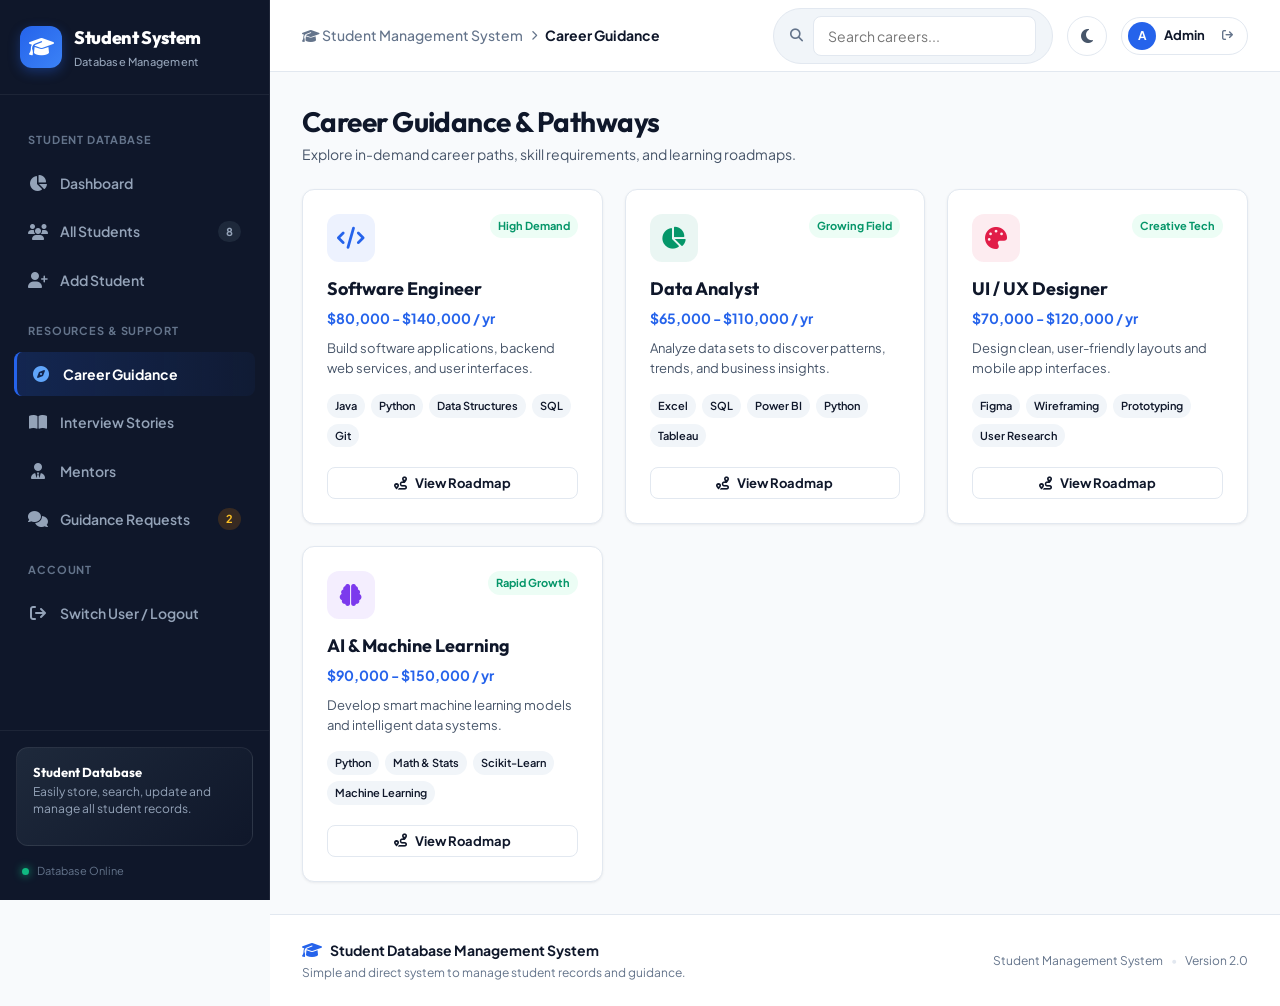
==== career-guidance.html @ b78d4e1a "first commit" ====
<!DOCTYPE html>
<html lang="en" data-theme="light">
<head>
  <meta charset="UTF-8">
  <meta name="viewport" content="width=device-width, initial-scale=1.0">
  <title>Career Guidance | Student Database Management System</title>
  
  <link rel="preconnect" href="https://fonts.googleapis.com">
  <link rel="preconnect" href="https://fonts.gstatic.com" crossorigin>
  <link href="https://fonts.googleapis.com/css2?family=Outfit:wght@500;600;700;800&family=Plus+Jakarta+Sans:ital,wght@0,400;0,500;0,600;0,700;0,800;1,400&display=swap" rel="stylesheet">
  <link rel="stylesheet" href="https://cdnjs.cloudflare.com/ajax/libs/font-awesome/6.5.1/css/all.min.css">
  <link rel="stylesheet" href="assets/css/style.css">
</head>
<body>

<div class="app-layout">
  
  <div class="sidebar-backdrop" id="sidebarBackdrop"></div>

  <!-- ===== SIDEBAR ===== -->
  <aside class="sidebar" id="sidebar">
    <div class="sidebar-header">
      <div class="logo">
        <div class="logo-icon">
          <i class="fa-solid fa-graduation-cap"></i>
        </div>
        <div class="logo-text">
          <span class="brand-title">Student System</span>
          <span class="brand-sub">Database Management</span>
        </div>
      </div>
      <button class="mobile-close-btn" id="closeSidebarBtn" aria-label="Close sidebar">
        <i class="fa-solid fa-xmark"></i>
      </button>
    </div>

    <nav class="sidebar-nav">
      <div class="nav-section-label">STUDENT DATABASE</div>
      <a class="nav-item" href="dashboard.html">
        <i class="fa-solid fa-chart-pie"></i>
        <span>Dashboard</span>
      </a>
      <a class="nav-item" href="students.html">
        <i class="fa-solid fa-users"></i>
        <span>All Students</span>
        <span class="nav-badge" id="navStudentBadge">0</span>
      </a>
      <a class="nav-item" href="add-student.html">
        <i class="fa-solid fa-user-plus"></i>
        <span>Add Student</span>
      </a>

      <div class="nav-section-label">RESOURCES &amp; SUPPORT</div>
      <a class="nav-item active" href="career-guidance.html">
        <i class="fa-solid fa-compass"></i>
        <span>Career Guidance</span>
      </a>
      <a class="nav-item" href="interview-experiences.html">
        <i class="fa-solid fa-book-open"></i>
        <span>Interview Stories</span>
      </a>
      <a class="nav-item" href="mentors.html">
        <i class="fa-solid fa-user-tie"></i>
        <span>Mentors</span>
      </a>
      <a class="nav-item" href="guidance-requests.html">
        <i class="fa-solid fa-comments"></i>
        <span>Guidance Requests</span>
        <span class="nav-badge badge-warning" id="navRequestBadge">0</span>
      </a>

      <div class="nav-section-label">ACCOUNT</div>
      <a class="nav-item" href="login.html" id="sidebarLogoutLink">
        <i class="fa-solid fa-arrow-right-from-bracket"></i>
        <span>Switch User / Logout</span>
      </a>
    </nav>

    <div class="sidebar-footer">
      <div class="help-box">
        <h4>Student Database</h4>
        <p>Easily store, search, update and manage all student records.</p>
      </div>
      <div class="system-status">
        <span class="status-dot"></span>
        <span>Database Online</span>
      </div>
    </div>
  </aside>

  <!-- ===== MAIN CONTENT ===== -->
  <main class="main-content">
    
    <header class="topbar">
      <div class="topbar-left">
        <button class="menu-toggle-btn" id="openSidebarBtn" aria-label="Open sidebar">
          <i class="fa-solid fa-bars"></i>
        </button>
        <div class="breadcrumbs">
          <span class="crumb-root"><i class="fa-solid fa-graduation-cap"></i> Student Management System</span>
          <span class="crumb-separator"><i class="fa-solid fa-chevron-right"></i></span>
          <span class="crumb-active">Career Guidance</span>
        </div>
      </div>

      <div class="topbar-right">
        <div class="search-bar">
          <i class="fa-solid fa-magnifying-glass"></i>
          <input type="text" id="globalSearchInput" placeholder="Search careers...">
        </div>

        <button class="icon-button" id="themeToggleBtn" title="Toggle Theme" aria-label="Toggle dark/light theme">
          <i class="fa-solid fa-moon" id="themeIcon"></i>
        </button>

        <div class="profile-pill" title="Signed in as current user">
          <div class="avatar-badge">A</div>
          <span class="user-name">Admin</span>
          <a href="login.html" class="profile-logout-btn" id="headerLogoutBtn" title="Switch User / Logout">
            <i class="fa-solid fa-arrow-right-from-bracket"></i>
          </a>
        </div>
      </div>
    </header>

    <div class="page-content-padding">
      
      <div class="page-header-flex">
        <div>
          <h1 class="page-title">Career Guidance &amp; Pathways</h1>
          <p class="page-subtitle">Explore in-demand career paths, skill requirements, and learning roadmaps.</p>
        </div>
      </div>

      <div class="career-cards-grid" id="careerCardsGrid"></div>

    </div>

    <!-- Footer -->
    <footer class="app-footer">
      <div class="footer-content">
        <div class="footer-left">
          <div class="footer-logo">
            <i class="fa-solid fa-graduation-cap"></i>
            <b>Student Database Management System</b>
          </div>
          <p>Simple and direct system to manage student records and guidance.</p>
        </div>
        <div class="footer-links">
          <span>Student Management System</span>
          <span class="footer-sep">•</span>
          <span>Version 2.0</span>
        </div>
      </div>
    </footer>

  </main>
</div>

<!-- ==================== MODAL: ROADMAP ==================== -->
<div class="modal-overlay" id="roadmapModal">
  <div class="modal-dialog modal-dialog-lg">
    <div class="modal-header">
      <div class="modal-title-wrap">
        <div class="modal-icon-badge bg-emerald-soft">
          <i class="fa-solid fa-route text-emerald"></i>
        </div>
        <div>
          <h3 id="roadmapModalTitle">Career Roadmap</h3>
          <p id="roadmapModalSalary">Average Package &amp; Outlook</p>
        </div>
      </div>
      <button class="modal-close-btn" id="closeRoadmapModalBtn" aria-label="Close roadmap modal">
        <i class="fa-solid fa-xmark"></i>
      </button>
    </div>

    <div class="modal-body">
      <div class="roadmap-overview-box">
        <p id="roadmapModalOverview">Detailed overview of the professional trajectory.</p>
      </div>

      <h4 class="roadmap-section-title">Step-by-Step Learning Progression</h4>
      <div class="roadmap-phases" id="roadmapPhasesContainer"></div>
    </div>

    <div class="modal-footer">
      <button class="btn btn-secondary" id="closeRoadmapBottomBtn">Close</button>
    </div>
  </div>
</div>

<div class="toast-container" id="toastContainer"></div>
<script src="assets/js/script.js"></script>
</body>
</html>
---- assets/css/style.css ----
/* ==========================================================================
   Student Database Management System (SMS)
   Clean, Direct & Modern UI Stylesheet
   ========================================================================== */

/* --------------------------------------------------------------------------
   1. DESIGN TOKENS (LIGHT & DARK THEMES)
   -------------------------------------------------------------------------- */
:root {
  /* Brand Palette (Royal Blue & Modern Slate) */
  --primary: #2563eb;
  --primary-hover: #1d4ed8;
  --primary-light: #eff6ff;
  --primary-glow: rgba(37, 99, 235, 0.2);

  --accent-amber: #d97706;
  --accent-amber-light: #fef3c7;
  --accent-emerald: #059669;
  --accent-emerald-light: #ecfdf5;
  --accent-purple: #7c3aed;
  --accent-purple-light: #f3e8ff;
  --accent-rose: #e11d48;
  --accent-rose-light: #ffe4e6;

  /* Surfaces & Backgrounds (Light Mode) */
  --bg-app: #f8fafc;
  --bg-sidebar: #0f172a;
  --bg-sidebar-hover: #1e293b;
  --bg-sidebar-active: #334155;
  --bg-card: #ffffff;
  --bg-card-subtle: #f1f5f9;
  --bg-input: #ffffff;
  --bg-hover: #f8fafc;
  --bg-overlay: rgba(15, 23, 42, 0.65);

  /* Typography Colors */
  --text-main: #0f172a;
  --text-secondary: #475569;
  --text-muted: #64748b;
  --text-white: #ffffff;
  --text-on-dark: #f1f5f9;

  /* Borders & Dividers */
  --border-light: #e2e8f0;
  --border-card: #e2e8f0;
  --border-focus: #2563eb;

  /* Shadows */
  --shadow-xs: 0 1px 2px 0 rgba(0, 0, 0, 0.04);
  --shadow-sm: 0 1px 3px 0 rgba(15, 23, 42, 0.06), 0 1px 2px -1px rgba(15, 23, 42, 0.04);
  --shadow-md: 0 4px 6px -1px rgba(15, 23, 42, 0.07), 0 2px 4px -2px rgba(15, 23, 42, 0.05);
  --shadow-lg: 0 10px 15px -3px rgba(15, 23, 42, 0.08), 0 4px 6px -4px rgba(15, 23, 42, 0.03);
  --shadow-xl: 0 20px 25px -5px rgba(15, 23, 42, 0.1), 0 8px 10px -6px rgba(15, 23, 42, 0.04);

  /* Fonts */
  --font-heading: 'Outfit', -apple-system, BlinkMacSystemFont, 'Segoe UI', Roboto, sans-serif;
  --font-body: 'Plus Jakarta Sans', -apple-system, BlinkMacSystemFont, 'Segoe UI', Roboto, sans-serif;

  /* Sizing & Transitions */
  --sidebar-width: 270px;
  --topbar-height: 72px;
  --radius-sm: 8px;
  --radius-md: 12px;
  --radius-lg: 16px;
  --radius-full: 9999px;
  --transition: all 0.25s cubic-bezier(0.16, 1, 0.3, 1);
}

/* Dark Mode Tokens */
[data-theme="dark"] {
  --bg-app: #090d16;
  --bg-sidebar: #060910;
  --bg-sidebar-hover: #111827;
  --bg-sidebar-active: #1f2937;
  --bg-card: #111827;
  --bg-card-subtle: #1e293b;
  --bg-input: #172033;
  --bg-hover: #1b263b;
  --bg-overlay: rgba(0, 0, 0, 0.82);

  --text-main: #f8fafc;
  --text-secondary: #94a3b8;
  --text-muted: #64748b;
  --text-white: #ffffff;

  --border-light: #1e293b;
  --border-card: #1e293b;

  --primary-light: rgba(37, 99, 235, 0.15);
  --accent-amber-light: rgba(217, 119, 6, 0.15);
  --accent-emerald-light: rgba(5, 150, 105, 0.15);
  --accent-purple-light: rgba(124, 58, 237, 0.15);
  --accent-rose-light: rgba(225, 29, 72, 0.15);

  --shadow-sm: 0 1px 3px 0 rgba(0, 0, 0, 0.3);
  --shadow-md: 0 4px 12px 0 rgba(0, 0, 0, 0.4);
  --shadow-lg: 0 12px 24px -4px rgba(0, 0, 0, 0.5);
  --shadow-xl: 0 24px 38px -6px rgba(0, 0, 0, 0.6);
}

/* --------------------------------------------------------------------------
   2. GLOBAL RESET & BASE STYLES
   -------------------------------------------------------------------------- */
*, *::before, *::after {
  box-sizing: border-box;
  margin: 0;
  padding: 0;
}

html {
  font-size: 16px;
  scroll-behavior: smooth;
}

body {
  font-family: var(--font-body);
  background-color: var(--bg-app);
  color: var(--text-main);
  line-height: 1.6;
  -webkit-font-smoothing: antialiased;
  -moz-osx-font-smoothing: grayscale;
  transition: background-color 0.3s ease, color 0.3s ease;
  overflow-x: hidden;
}

h1, h2, h3, h4, h5, h6 {
  font-family: var(--font-heading);
  color: var(--text-main);
  font-weight: 700;
  line-height: 1.25;
}

p {
  color: var(--text-secondary);
}

a {
  color: inherit;
  text-decoration: none;
}

img {
  max-width: 100%;
  display: block;
}

button, input, select, textarea {
  font-family: inherit;
  font-size: inherit;
}

/* --------------------------------------------------------------------------
   3. APP LAYOUT & SIDEBAR
   -------------------------------------------------------------------------- */
.app-layout {
  display: flex;
  min-height: 100vh;
  position: relative;
}

.sidebar-backdrop {
  display: none;
  position: fixed;
  inset: 0;
  background: var(--bg-overlay);
  backdrop-filter: blur(4px);
  z-index: 99;
}

.sidebar {
  width: var(--sidebar-width);
  height: 100vh;
  position: fixed;
  left: 0;
  top: 0;
  background-color: var(--bg-sidebar);
  color: var(--text-on-dark);
  display: flex;
  flex-direction: column;
  z-index: 100;
  border-right: 1px solid rgba(255, 255, 255, 0.07);
  transition: transform var(--transition);
  overflow-y: auto;
}

/* Sidebar Header & Brand */
.sidebar-header {
  padding: 24px 20px;
  display: flex;
  align-items: center;
  justify-content: space-between;
  border-bottom: 1px solid rgba(255, 255, 255, 0.06);
}

.logo {
  display: flex;
  align-items: center;
  gap: 12px;
}

.logo-icon {
  width: 42px;
  height: 42px;
  background: linear-gradient(135deg, #2563eb, #3b82f6);
  border-radius: var(--radius-md);
  display: flex;
  align-items: center;
  justify-content: center;
  color: #ffffff;
  font-size: 20px;
  box-shadow: 0 4px 12px rgba(37, 99, 235, 0.35);
}

.logo-text {
  display: flex;
  flex-direction: column;
}

.brand-title {
  font-family: var(--font-heading);
  font-weight: 800;
  font-size: 18px;
  letter-spacing: -0.02em;
  color: #ffffff;
}

.brand-sub {
  font-size: 11px;
  color: #94a3b8;
  font-weight: 500;
  letter-spacing: 0.02em;
}

.mobile-close-btn {
  display: none;
  background: transparent;
  border: none;
  color: #94a3b8;
  font-size: 20px;
  cursor: pointer;
}

/* Sidebar Nav */
.sidebar-nav {
  padding: 20px 14px;
  flex: 1;
  display: flex;
  flex-direction: column;
  gap: 4px;
}

.nav-section-label {
  font-size: 11px;
  text-transform: uppercase;
  letter-spacing: 0.08em;
  color: #64748b;
  font-weight: 700;
  padding: 16px 14px 8px;
}

.nav-item {
  display: flex;
  align-items: center;
  gap: 12px;
  padding: 11px 14px;
  border-radius: var(--radius-sm);
  color: #94a3b8;
  font-size: 14px;
  font-weight: 600;
  cursor: pointer;
  transition: var(--transition);
  position: relative;
}

.nav-item i {
  font-size: 16px;
  width: 20px;
  text-align: center;
  transition: color var(--transition);
}

.nav-item:hover {
  background-color: var(--bg-sidebar-hover);
  color: #ffffff;
}

.nav-item.active {
  background: linear-gradient(90deg, rgba(37, 99, 235, 0.2), rgba(37, 99, 235, 0.05));
  color: #ffffff;
  border-left: 3px solid var(--primary);
  font-weight: 700;
}

.nav-item.active i {
  color: #60a5fa;
}

.nav-badge {
  margin-left: auto;
  font-size: 11px;
  padding: 2px 8px;
  border-radius: var(--radius-full);
  background: var(--bg-sidebar-hover);
  color: #94a3b8;
  font-weight: 700;
}

.nav-badge.badge-warning {
  background: rgba(217, 119, 6, 0.2);
  color: #fbbf24;
}

.nav-pill-tag {
  margin-left: auto;
  font-size: 10px;
  text-transform: uppercase;
  font-weight: 800;
  letter-spacing: 0.05em;
  background: rgba(225, 29, 72, 0.2);
  color: #fda4af;
  padding: 2px 7px;
  border-radius: var(--radius-full);
}

/* Sidebar Footer & Help Box */
.sidebar-footer {
  padding: 16px;
  border-top: 1px solid rgba(255, 255, 255, 0.06);
}

.help-box {
  background: linear-gradient(135deg, #1e293b, #0f172a);
  border: 1px solid rgba(255, 255, 255, 0.08);
  border-radius: var(--radius-md);
  padding: 16px;
  margin-bottom: 12px;
}

.help-box-icon {
  width: 32px;
  height: 32px;
  border-radius: 8px;
  background: rgba(245, 158, 11, 0.15);
  color: #f59e0b;
  display: flex;
  align-items: center;
  justify-content: center;
  font-size: 15px;
  margin-bottom: 10px;
}

.help-box h4 {
  font-size: 13px;
  color: #ffffff;
  margin-bottom: 4px;
}

.help-box p {
  font-size: 12px;
  color: #94a3b8;
  line-height: 1.4;
  margin-bottom: 12px;
}

.btn-chalk {
  background-color: #f59e0b;
  color: #0f172a;
  border: none;
  font-weight: 700;
  width: 100%;
}

.btn-chalk:hover {
  background-color: #d97706;
  color: #ffffff;
}

.system-status {
  display: flex;
  align-items: center;
  gap: 8px;
  font-size: 11px;
  color: #64748b;
  padding: 4px 6px;
}

.status-dot {
  width: 7px;
  height: 7px;
  background-color: #10b981;
  border-radius: 50%;
  box-shadow: 0 0 8px #10b981;
}

/* --------------------------------------------------------------------------
   4. TOPBAR & HEADER
   -------------------------------------------------------------------------- */
.main-content {
  margin-left: var(--sidebar-width);
  width: calc(100% - var(--sidebar-width));
  min-height: 100vh;
  display: flex;
  flex-direction: column;
  transition: margin-left var(--transition), width var(--transition);
}

.topbar {
  height: var(--topbar-height);
  background-color: var(--bg-card);
  border-bottom: 1px solid var(--border-light);
  display: flex;
  align-items: center;
  justify-content: space-between;
  padding: 0 32px;
  position: sticky;
  top: 0;
  z-index: 50;
  backdrop-filter: blur(8px);
}

.topbar-left {
  display: flex;
  align-items: center;
  gap: 16px;
}

.menu-toggle-btn {
  display: none;
  background: transparent;
  border: 1px solid var(--border-light);
  width: 38px;
  height: 38px;
  border-radius: var(--radius-sm);
  color: var(--text-main);
  cursor: pointer;
  align-items: center;
  justify-content: center;
  font-size: 16px;
}

.breadcrumbs {
  display: flex;
  align-items: center;
  gap: 8px;
  font-size: 14px;
}

.crumb-root {
  color: var(--text-muted);
  font-weight: 500;
}

.crumb-separator {
  color: var(--text-muted);
  font-size: 10px;
}

.crumb-active {
  color: var(--text-main);
  font-weight: 700;
}

.topbar-right {
  display: flex;
  align-items: center;
  gap: 14px;
}

.search-bar {
  display: flex;
  align-items: center;
  gap: 10px;
  background-color: var(--bg-card-subtle);
  border: 1px solid var(--border-light);
  border-radius: var(--radius-full);
  padding: 7px 16px;
  width: 280px;
  transition: var(--transition);
}

.search-bar i {
  color: var(--text-muted);
  font-size: 13px;
}

.search-bar input {
  background: transparent;
  border: none;
  outline: none;
  font-size: 13px;
  color: var(--text-main);
  width: 100%;
}

.search-bar kbd {
  font-size: 10px;
  background: var(--bg-card);
  border: 1px solid var(--border-light);
  border-radius: 4px;
  padding: 2px 5px;
  color: var(--text-muted);
  font-family: inherit;
  font-weight: 600;
}

.search-bar:focus-within {
  border-color: var(--primary);
  box-shadow: 0 0 0 3px var(--primary-glow);
  width: 320px;
}

.icon-button {
  width: 40px;
  height: 40px;
  border-radius: var(--radius-full);
  border: 1px solid var(--border-light);
  background-color: var(--bg-card);
  color: var(--text-secondary);
  display: flex;
  align-items: center;
  justify-content: center;
  cursor: pointer;
  transition: var(--transition);
  position: relative;
}

.icon-button:hover {
  background-color: var(--bg-hover);
  color: var(--primary);
  border-color: var(--border-card);
}

.notification-indicator {
  position: absolute;
  top: 9px;
  right: 10px;
  width: 8px;
  height: 8px;
  background-color: var(--accent-rose);
  border-radius: 50%;
  border: 2px solid var(--bg-card);
}

/* Notification Dropdown */
.dropdown-wrapper {
  position: relative;
}

.notification-dropdown {
  display: none;
  position: absolute;
  top: calc(100% + 10px);
  right: 0;
  width: 320px;
  background-color: var(--bg-card);
  border: 1px solid var(--border-light);
  border-radius: var(--radius-md);
  box-shadow: var(--shadow-xl);
  z-index: 100;
  overflow: hidden;
  animation: slideDown 0.2s ease;
}

.notification-dropdown.show {
  display: block;
}

.dropdown-header {
  padding: 14px 16px;
  display: flex;
  align-items: center;
  justify-content: space-between;
  border-bottom: 1px solid var(--border-light);
  font-size: 14px;
}

.badge-mini {
  background-color: var(--primary-light);
  color: var(--primary);
  font-size: 11px;
  font-weight: 700;
  padding: 2px 8px;
  border-radius: var(--radius-full);
}

.dropdown-body {
  max-height: 280px;
  overflow-y: auto;
}

.notif-item {
  display: flex;
  align-items: flex-start;
  gap: 12px;
  padding: 12px 16px;
  border-bottom: 1px solid var(--border-light);
  transition: background-color 0.2s ease;
}

.notif-item:hover {
  background-color: var(--bg-hover);
}

.notif-item.unread {
  background-color: rgba(37, 99, 235, 0.04);
}

.notif-icon {
  font-size: 16px;
  margin-top: 2px;
}

.notif-info p {
  font-size: 13px;
  color: var(--text-main);
  line-height: 1.35;
}

.notif-info small {
  font-size: 11px;
  color: var(--text-muted);
}

/* Profile Pill */
.profile-pill {
  display: flex;
  align-items: center;
  gap: 8px;
  padding: 4px 8px 4px 6px;
  border-radius: var(--radius-full);
  border: 1px solid var(--border-light);
  background-color: var(--bg-card);
  transition: var(--transition);
}

.profile-logout-btn {
  display: inline-flex;
  align-items: center;
  justify-content: center;
  width: 24px;
  height: 24px;
  border-radius: 50%;
  color: var(--text-muted);
  text-decoration: none;
  background: transparent;
  border: none;
  cursor: pointer;
  margin-left: 2px;
  font-size: 11px;
  transition: var(--transition);
}

.profile-logout-btn:hover {
  background: var(--bg-hover);
  color: var(--accent-rose, #e11d48);
}

.avatar-badge {
  width: 28px;
  height: 28px;
  border-radius: 50%;
  background: var(--primary);
  color: #ffffff;
  display: flex;
  align-items: center;
  justify-content: center;
  font-weight: 700;
  font-size: 12px;
}

.action-strip {
  display: flex;
  flex-wrap: wrap;
  gap: 12px;
  margin-bottom: 24px;
}

.profile-pill:hover {
  border-color: var(--primary);
}

.user-avatar {
  position: relative;
  width: 34px;
  height: 34px;
}

.user-avatar img {
  width: 100%;
  height: 100%;
  border-radius: 50%;
  object-fit: cover;
}

.online-indicator {
  position: absolute;
  bottom: 0;
  right: 0;
  width: 9px;
  height: 9px;
  background-color: #10b981;
  border-radius: 50%;
  border: 2px solid var(--bg-card);
}

.user-meta {
  display: flex;
  flex-direction: column;
}

.user-name {
  font-size: 13px;
  font-weight: 700;
  color: var(--text-main);
  line-height: 1.2;
}

.user-role {
  font-size: 11px;
  color: var(--text-muted);
}

/* --------------------------------------------------------------------------
   5. PAGE VIEWS & GENERAL CONTENT STYLING
   -------------------------------------------------------------------------- */
.page-view {
  display: none;
  padding: 32px;
  animation: fadeInPage 0.3s ease-out;
}

.page-view.show {
  display: block;
}

@keyframes fadeInPage {
  from {
    opacity: 0;
    transform: translateY(8px);
  }
  to {
    opacity: 1;
    transform: translateY(0);
  }
}

.page-header-flex {
  display: flex;
  align-items: flex-end;
  justify-content: space-between;
  margin-bottom: 24px;
  gap: 16px;
  flex-wrap: wrap;
}

.page-title {
  font-size: 28px;
  letter-spacing: -0.02em;
  margin-bottom: 4px;
}

.page-subtitle {
  font-size: 14px;
  color: var(--text-secondary);
}

/* --------------------------------------------------------------------------
   6. DASHBOARD & HERO SLIDESHOW
   -------------------------------------------------------------------------- */
.dashboard-greeting {
  display: flex;
  align-items: center;
  justify-content: space-between;
  margin-bottom: 24px;
  gap: 16px;
  flex-wrap: wrap;
}

.dashboard-date-badge {
  display: inline-flex;
  align-items: center;
  gap: 8px;
  padding: 8px 16px;
  background-color: var(--bg-card);
  border: 1px solid var(--border-light);
  border-radius: var(--radius-full);
  font-size: 13px;
  font-weight: 600;
  color: var(--text-secondary);
  box-shadow: var(--shadow-xs);
}

.dashboard-date-badge i {
  color: var(--primary);
}

/* Modern Hero Slideshow */
.slider-container {
  position: relative;
  width: 100%;
  height: 380px;
  border-radius: var(--radius-lg);
  overflow: hidden;
  box-shadow: var(--shadow-md);
  margin-bottom: 32px;
  background-color: #0f172a;
}

.slider-track {
  width: 100%;
  height: 100%;
  position: relative;
}

.slide-item {
  position: absolute;
  inset: 0;
  opacity: 0;
  pointer-events: none;
  transition: opacity 0.8s cubic-bezier(0.16, 1, 0.3, 1), transform 0.8s cubic-bezier(0.16, 1, 0.3, 1);
  transform: scale(1.03);
}

.slide-item.active {
  opacity: 1;
  pointer-events: auto;
  transform: scale(1);
}

.slide-image {
  width: 100%;
  height: 100%;
  object-fit: cover;
  filter: brightness(0.82);
}

.slide-overlay {
  position: absolute;
  inset: 0;
  background: linear-gradient(90deg, rgba(15, 23, 42, 0.92) 0%, rgba(15, 23, 42, 0.65) 50%, rgba(15, 23, 42, 0.25) 100%);
  display: flex;
  align-items: center;
  padding: 0 48px;
}

.slide-content {
  max-width: 580px;
  color: #ffffff;
  transform: translateY(12px);
  opacity: 0;
  transition: transform 0.6s ease 0.2s, opacity 0.6s ease 0.2s;
}

.slide-item.active .slide-content {
  transform: translateY(0);
  opacity: 1;
}

.slide-badge {
  display: inline-flex;
  align-items: center;
  gap: 6px;
  font-size: 11px;
  font-weight: 800;
  text-transform: uppercase;
  letter-spacing: 0.08em;
  padding: 4px 10px;
  border-radius: var(--radius-full);
  background: rgba(37, 99, 235, 0.8);
  color: #ffffff;
  margin-bottom: 14px;
}

.slide-title {
  font-size: 34px;
  font-weight: 800;
  letter-spacing: -0.02em;
  line-height: 1.2;
  margin-bottom: 12px;
  color: #ffffff;
}

.slide-desc {
  font-size: 15px;
  color: #cbd5e1;
  line-height: 1.5;
  margin-bottom: 24px;
}

.slide-actions {
  display: flex;
  align-items: center;
  gap: 12px;
}

/* Slider Controls */
.slider-controls {
  position: absolute;
  bottom: 24px;
  right: 32px;
  display: flex;
  align-items: center;
  gap: 20px;
  z-index: 10;
}

.slider-dots {
  display: flex;
  align-items: center;
  gap: 8px;
}

.slider-dot {
  width: 9px;
  height: 9px;
  border-radius: var(--radius-full);
  background: rgba(255, 255, 255, 0.4);
  cursor: pointer;
  transition: var(--transition);
}

.slider-dot.active {
  width: 26px;
  background: #3b82f6;
}

.slider-nav-btns {
  display: flex;
  gap: 8px;
}

.slider-btn {
  width: 36px;
  height: 36px;
  border-radius: var(--radius-full);
  background: rgba(255, 255, 255, 0.15);
  backdrop-filter: blur(8px);
  border: 1px solid rgba(255, 255, 255, 0.25);
  color: #ffffff;
  display: flex;
  align-items: center;
  justify-content: center;
  cursor: pointer;
  transition: var(--transition);
  font-size: 13px;
}

.slider-btn:hover {
  background: #2563eb;
  border-color: #2563eb;
  transform: scale(1.08);
}

.slider-progress-bar {
  position: absolute;
  bottom: 0;
  left: 0;
  width: 100%;
  height: 4px;
  background: rgba(255, 255, 255, 0.15);
  z-index: 10;
}

.progress-fill {
  height: 100%;
  width: 0%;
  background: linear-gradient(90deg, #3b82f6, #60a5fa);
  transition: width 0.1s linear;
}

/* --------------------------------------------------------------------------
   7. LIVE METRIC STATS STRIP
   -------------------------------------------------------------------------- */
.stats-grid {
  display: grid;
  grid-template-columns: repeat(4, 1fr);
  gap: 20px;
  margin-bottom: 32px;
}

.stat-card {
  background-color: var(--bg-card);
  border: 1px solid var(--border-card);
  border-radius: var(--radius-md);
  padding: 22px;
  box-shadow: var(--shadow-sm);
  display: flex;
  align-items: flex-start;
  gap: 16px;
  transition: var(--transition);
}

.stat-card:hover {
  transform: translateY(-3px);
  box-shadow: var(--shadow-md);
  border-color: var(--border-focus);
}

.stat-icon-wrap {
  width: 48px;
  height: 48px;
  border-radius: var(--radius-md);
  display: flex;
  align-items: center;
  justify-content: center;
  font-size: 20px;
  flex-shrink: 0;
}

.stat-blue {
  background-color: var(--primary-light);
  color: var(--primary);
}

.stat-amber {
  background-color: var(--accent-amber-light);
  color: var(--accent-amber);
}

.stat-emerald {
  background-color: var(--accent-emerald-light);
  color: var(--accent-emerald);
}

.stat-purple {
  background-color: var(--accent-purple-light);
  color: var(--accent-purple);
}

.stat-content {
  flex: 1;
}

.stat-label {
  font-size: 13px;
  color: var(--text-muted);
  font-weight: 600;
  display: block;
  margin-bottom: 6px;
}

.stat-value-group {
  display: flex;
  align-items: baseline;
  gap: 10px;
}

.stat-number {
  font-size: 32px;
  font-weight: 800;
  line-height: 1;
  letter-spacing: -0.02em;
}

.stat-trend {
  font-size: 12px;
  font-weight: 700;
  display: inline-flex;
  align-items: center;
  gap: 4px;
}

.trend-up {
  color: var(--accent-emerald);
}

.trend-neutral {
  color: var(--accent-purple);
}

.stat-badge-pill {
  font-size: 11px;
  font-weight: 700;
  padding: 2px 8px;
  border-radius: var(--radius-full);
  background-color: var(--accent-amber-light);
  color: var(--accent-amber);
}

.stat-caption {
  display: block;
  font-size: 11px;
  color: var(--text-muted);
  margin-top: 6px;
}

/* --------------------------------------------------------------------------
   8. DASHBOARD TWO-COLUMN GRID
   -------------------------------------------------------------------------- */
.dashboard-columns {
  display: grid;
  grid-template-columns: 1fr 380px;
  gap: 24px;
}

.section-card {
  background-color: var(--bg-card);
  border: 1px solid var(--border-card);
  border-radius: var(--radius-md);
  padding: 24px;
  box-shadow: var(--shadow-sm);
  margin-bottom: 24px;
}

.section-header {
  display: flex;
  align-items: center;
  justify-content: space-between;
  margin-bottom: 20px;
}

.section-title {
  font-size: 18px;
  font-weight: 700;
  letter-spacing: -0.01em;
}

.section-desc {
  font-size: 13px;
  color: var(--text-muted);
  margin-top: 2px;
}

/* Quick Actions Grid */
.quick-actions-grid {
  display: grid;
  grid-template-columns: repeat(2, 1fr);
  gap: 16px;
}

.action-card {
  display: flex;
  align-items: center;
  gap: 14px;
  padding: 16px;
  border-radius: var(--radius-sm);
  border: 1px solid var(--border-light);
  background-color: var(--bg-hover);
  cursor: pointer;
  transition: var(--transition);
}

.action-card:hover {
  background-color: var(--bg-card);
  border-color: var(--primary);
  transform: translateY(-2px);
  box-shadow: var(--shadow-sm);
}

.action-icon {
  width: 42px;
  height: 42px;
  border-radius: var(--radius-sm);
  display: flex;
  align-items: center;
  justify-content: center;
  color: #ffffff;
  font-size: 17px;
  flex-shrink: 0;
}

.bg-indigo { background: #4f46e5; }
.bg-emerald { background: #059669; }
.bg-amber { background: #d97706; }
.bg-purple { background: #7c3aed; }

.action-details h4 {
  font-size: 14px;
  font-weight: 700;
  margin-bottom: 2px;
}

.action-details p {
  font-size: 12px;
  color: var(--text-muted);
  line-height: 1.35;
}

.action-arrow {
  margin-left: auto;
  color: var(--text-muted);
  font-size: 12px;
  transition: transform 0.2s ease, color 0.2s ease;
}

.action-card:hover .action-arrow {
  transform: translateX(4px);
  color: var(--primary);
}

/* Events Timeline */
.events-timeline {
  display: flex;
  flex-direction: column;
  gap: 16px;
}

.timeline-item {
  display: flex;
  gap: 16px;
  padding-bottom: 16px;
  border-bottom: 1px solid var(--border-light);
}

.timeline-item:last-child {
  border-bottom: none;
  padding-bottom: 0;
}

.event-date-chip {
  width: 52px;
  height: 52px;
  border-radius: var(--radius-sm);
  background-color: var(--bg-card-subtle);
  border: 1px solid var(--border-light);
  display: flex;
  flex-direction: column;
  align-items: center;
  justify-content: center;
  flex-shrink: 0;
  text-align: center;
}

.event-date-chip .m {
  font-size: 10px;
  font-weight: 800;
  color: var(--primary);
  text-transform: uppercase;
  letter-spacing: 0.05em;
}

.event-date-chip .d {
  font-size: 18px;
  font-weight: 800;
  line-height: 1;
  color: var(--text-main);
}

.event-info h4 {
  font-size: 14px;
  font-weight: 700;
  margin-bottom: 4px;
}

.event-info p {
  font-size: 13px;
  color: var(--text-secondary);
  line-height: 1.4;
  margin-bottom: 8px;
}

.event-meta {
  display: flex;
  align-items: center;
  gap: 14px;
  font-size: 11px;
  color: var(--text-muted);
  flex-wrap: wrap;
}

.event-tag {
  font-size: 10px;
  font-weight: 700;
  padding: 2px 7px;
  border-radius: var(--radius-full);
}

.tag-primary {
  background-color: var(--primary-light);
  color: var(--primary);
}

.tag-warning {
  background-color: var(--accent-amber-light);
  color: var(--accent-amber);
}

.tag-success {
  background-color: var(--accent-emerald-light);
  color: var(--accent-emerald);
}

/* Recent Students Mini List */
.recent-students-list {
  display: flex;
  flex-direction: column;
  gap: 12px;
}

.recent-student-item {
  display: flex;
  align-items: center;
  gap: 12px;
  padding: 10px 12px;
  border-radius: var(--radius-sm);
  border: 1px solid var(--border-light);
  background-color: var(--bg-hover);
  transition: var(--transition);
}

.recent-student-item:hover {
  background-color: var(--bg-card);
  border-color: var(--border-focus);
}

.student-avatar-circle {
  width: 36px;
  height: 36px;
  border-radius: 50%;
  background: linear-gradient(135deg, #3b82f6, #1d4ed8);
  color: #ffffff;
  display: flex;
  align-items: center;
  justify-content: center;
  font-size: 13px;
  font-weight: 700;
  flex-shrink: 0;
}

.recent-student-meta {
  flex: 1;
}

.recent-student-name {
  font-size: 13px;
  font-weight: 700;
  color: var(--text-main);
  display: block;
}

.recent-student-sub {
  font-size: 11px;
  color: var(--text-muted);
}

.student-dept-tag {
  font-size: 11px;
  font-weight: 600;
  padding: 3px 8px;
  border-radius: var(--radius-full);
  background-color: var(--bg-card-subtle);
  color: var(--text-secondary);
}

/* Academic Spotlight Quote Card */
.spotlight-card {
  background: linear-gradient(135deg, #1e3a8a, #0f172a);
  color: #ffffff;
  border-radius: var(--radius-md);
  padding: 24px;
  margin-bottom: 24px;
  box-shadow: var(--shadow-md);
  position: relative;
  overflow: hidden;
}

.spotlight-card::before {
  content: '';
  position: absolute;
  top: -40px;
  right: -40px;
  width: 140px;
  height: 140px;
  background: rgba(59, 130, 246, 0.15);
  border-radius: 50%;
}

.spotlight-badge {
  display: inline-flex;
  align-items: center;
  gap: 6px;
  font-size: 11px;
  font-weight: 700;
  text-transform: uppercase;
  color: #60a5fa;
  letter-spacing: 0.08em;
  margin-bottom: 12px;
}

.spotlight-quote {
  font-family: var(--font-heading);
  font-size: 16px;
  font-weight: 600;
  font-style: italic;
  line-height: 1.45;
  color: #f8fafc;
  margin-bottom: 10px;
}

.spotlight-author {
  font-size: 13px;
  color: #93c5fd;
  font-weight: 600;
  display: block;
  margin-bottom: 16px;
}

.spotlight-footer {
  font-size: 11px;
  color: #94a3b8;
  border-top: 1px solid rgba(255, 255, 255, 0.1);
  padding-top: 12px;
}

/* Quick Tip Card */
.quick-tip-card {
  background-color: var(--bg-card);
  border: 1px solid var(--border-card);
  border-left: 4px solid var(--primary);
  border-radius: var(--radius-sm);
  padding: 16px;
}

.tip-header {
  display: flex;
  align-items: center;
  gap: 8px;
  font-size: 13px;
  margin-bottom: 6px;
}

.quick-tip-card p {
  font-size: 12px;
  line-height: 1.5;
  color: var(--text-secondary);
}

/* --------------------------------------------------------------------------
   9. STUDENTS DIRECTORY TABLE & CONTROLS
   -------------------------------------------------------------------------- */
.controls-panel {
  display: flex;
  flex-direction: column;
  gap: 16px;
  margin-bottom: 20px;
}

.search-filter-wrap {
  display: flex;
  gap: 12px;
}

.filter-search-box {
  display: flex;
  align-items: center;
  gap: 10px;
  background-color: var(--bg-card);
  border: 1px solid var(--border-light);
  border-radius: var(--radius-sm);
  padding: 10px 16px;
  flex: 1;
  box-shadow: var(--shadow-xs);
  transition: var(--transition);
}

.filter-search-box i {
  color: var(--text-muted);
  font-size: 14px;
}

.filter-search-box input {
  background: transparent;
  border: none;
  outline: none;
  font-size: 14px;
  color: var(--text-main);
  width: 100%;
}

.filter-search-box:focus-within {
  border-color: var(--primary);
  box-shadow: 0 0 0 3px var(--primary-glow);
}

/* Department & Category Filter Pills */
.dept-pills-bar, .category-pills, .story-tabs-bar {
  display: flex;
  align-items: center;
  gap: 8px;
  overflow-x: auto;
  padding-bottom: 4px;
}

.pill-btn, .story-tab, .status-tab-btn {
  background-color: var(--bg-card);
  border: 1px solid var(--border-light);
  color: var(--text-secondary);
  font-size: 13px;
  font-weight: 600;
  padding: 7px 16px;
  border-radius: var(--radius-full);
  cursor: pointer;
  white-space: nowrap;
  transition: var(--transition);
}

.pill-btn:hover, .story-tab:hover, .status-tab-btn:hover {
  background-color: var(--bg-hover);
  color: var(--text-main);
  border-color: var(--border-focus);
}

.pill-btn.active, .story-tab.active, .status-tab-btn.active {
  background-color: var(--primary);
  color: #ffffff;
  border-color: var(--primary);
  box-shadow: 0 2px 8px var(--primary-glow);
}

/* Table Card */
.table-card {
  background-color: var(--bg-card);
  border: 1px solid var(--border-card);
  border-radius: var(--radius-md);
  box-shadow: var(--shadow-sm);
  overflow: hidden;
}

.table-header-meta {
  padding: 14px 20px;
  background-color: var(--bg-hover);
  border-bottom: 1px solid var(--border-light);
  display: flex;
  align-items: center;
  justify-content: space-between;
}

.count-indicator {
  font-size: 13px;
  font-weight: 600;
  color: var(--text-muted);
}

.btn-link {
  background: transparent;
  border: none;
  color: var(--primary);
  font-size: 13px;
  font-weight: 600;
  cursor: pointer;
  display: inline-flex;
  align-items: center;
  gap: 6px;
}

.btn-link:hover {
  text-decoration: underline;
}

.table-responsive {
  overflow-x: auto;
}

.modern-table {
  width: 100%;
  border-collapse: collapse;
  text-align: left;
  font-size: 14px;
}

.modern-table th {
  padding: 14px 20px;
  background-color: var(--bg-card);
  color: var(--text-muted);
  font-size: 12px;
  font-weight: 700;
  text-transform: uppercase;
  letter-spacing: 0.04em;
  border-bottom: 1px solid var(--border-light);
}

.modern-table td {
  padding: 16px 20px;
  border-bottom: 1px solid var(--border-light);
  color: var(--text-main);
  vertical-align: middle;
}

.modern-table tbody tr {
  transition: background-color 0.15s ease;
}

.modern-table tbody tr:hover {
  background-color: var(--bg-hover);
}

.modern-table tr:last-child td {
  border-bottom: none;
}

.student-col-wrap {
  display: flex;
  align-items: center;
  gap: 12px;
}

.student-name-text {
  font-weight: 700;
  display: block;
}

.student-roll-badge {
  font-size: 12px;
  font-family: monospace;
  color: var(--text-muted);
}

.email-link {
  color: var(--text-secondary);
  display: inline-flex;
  align-items: center;
  gap: 6px;
  font-size: 13px;
}

.email-link:hover {
  color: var(--primary);
}

.status-chip {
  display: inline-flex;
  align-items: center;
  gap: 5px;
  font-size: 12px;
  font-weight: 700;
  padding: 3px 10px;
  border-radius: var(--radius-full);
}

.status-chip.chip-active {
  background-color: var(--accent-emerald-light);
  color: var(--accent-emerald);
}

.status-chip.chip-honors {
  background-color: var(--accent-purple-light);
  color: var(--accent-purple);
}

.status-chip.chip-interning {
  background-color: var(--primary-light);
  color: var(--primary);
}

.status-chip.chip-graduating {
  background-color: var(--accent-amber-light);
  color: var(--accent-amber);
}

.table-actions {
  display: flex;
  align-items: center;
  justify-content: flex-end;
  gap: 8px;
}

.btn-icon-action {
  width: 32px;
  height: 32px;
  border-radius: var(--radius-sm);
  border: 1px solid var(--border-light);
  background-color: var(--bg-card);
  color: var(--text-muted);
  display: flex;
  align-items: center;
  justify-content: center;
  cursor: pointer;
  transition: var(--transition);
  font-size: 13px;
}

.btn-icon-action:hover {
  color: var(--primary);
  border-color: var(--primary);
  background-color: var(--primary-light);
}

.btn-icon-action.btn-delete:hover {
  color: var(--accent-rose);
  border-color: var(--accent-rose);
  background-color: var(--accent-rose-light);
}

.empty-state {
  text-align: center;
  padding: 48px 24px;
}

.empty-state-icon {
  width: 64px;
  height: 64px;
  margin: 0 auto 16px;
  border-radius: 50%;
  background-color: var(--bg-card-subtle);
  display: flex;
  align-items: center;
  justify-content: center;
  font-size: 26px;
  color: var(--text-muted);
}

.empty-state h4 {
  font-size: 18px;
  margin-bottom: 6px;
}

.empty-state p {
  font-size: 14px;
  color: var(--text-muted);
  max-width: 400px;
  margin: 0 auto 16px;
}

/* --------------------------------------------------------------------------
   10. CAREER ROADMAPS CARDS
   -------------------------------------------------------------------------- */
.saved-careers-counter {
  display: inline-flex;
  align-items: center;
  gap: 8px;
  background-color: var(--bg-card);
  border: 1px solid var(--border-light);
  padding: 6px 14px;
  border-radius: var(--radius-full);
  font-size: 13px;
  font-weight: 600;
  box-shadow: var(--shadow-xs);
}

.career-cards-grid {
  display: grid;
  grid-template-columns: repeat(3, 1fr);
  gap: 22px;
  margin-top: 24px;
}

.career-card {
  background-color: var(--bg-card);
  border: 1px solid var(--border-card);
  border-radius: var(--radius-md);
  padding: 24px;
  box-shadow: var(--shadow-sm);
  display: flex;
  flex-direction: column;
  transition: var(--transition);
  position: relative;
}

.career-card:hover {
  transform: translateY(-4px);
  box-shadow: var(--shadow-lg);
  border-color: var(--primary);
}

.career-card-top {
  display: flex;
  align-items: flex-start;
  justify-content: space-between;
  margin-bottom: 16px;
}

.career-icon-box {
  width: 48px;
  height: 48px;
  border-radius: var(--radius-md);
  display: flex;
  align-items: center;
  justify-content: center;
  font-size: 22px;
}

.career-growth-badge {
  font-size: 11px;
  font-weight: 700;
  padding: 3px 8px;
  border-radius: var(--radius-full);
  background-color: var(--accent-emerald-light);
  color: var(--accent-emerald);
}

.career-card h3 {
  font-size: 18px;
  margin-bottom: 6px;
}

.career-salary {
  font-size: 14px;
  font-weight: 700;
  color: var(--primary);
  margin-bottom: 10px;
}

.career-desc {
  font-size: 13px;
  color: var(--text-secondary);
  line-height: 1.5;
  margin-bottom: 16px;
  flex: 1;
}

.career-skills-label {
  font-size: 11px;
  font-weight: 700;
  text-transform: uppercase;
  color: var(--text-muted);
  letter-spacing: 0.05em;
  margin-bottom: 8px;
  display: block;
}

.career-skills-wrap {
  display: flex;
  flex-wrap: wrap;
  gap: 6px;
  margin-bottom: 20px;
}

.skill-pill {
  font-size: 11px;
  font-weight: 600;
  padding: 3px 8px;
  border-radius: var(--radius-full);
  background-color: var(--bg-card-subtle);
  color: var(--text-main);
}

.career-card-footer {
  display: flex;
  align-items: center;
  gap: 10px;
  border-top: 1px solid var(--border-light);
  padding-top: 16px;
}

.btn-bookmark {
  width: 38px;
  height: 38px;
  border-radius: var(--radius-sm);
  border: 1px solid var(--border-light);
  background-color: var(--bg-card);
  color: var(--text-muted);
  display: flex;
  align-items: center;
  justify-content: center;
  cursor: pointer;
  transition: var(--transition);
  font-size: 14px;
}

.btn-bookmark:hover, .btn-bookmark.bookmarked {
  color: var(--accent-amber);
  border-color: var(--accent-amber);
  background-color: var(--accent-amber-light);
}

/* --------------------------------------------------------------------------
   11. MENTORSHIP CARDS
   -------------------------------------------------------------------------- */
.mentor-badge-stat {
  display: inline-flex;
  align-items: center;
  gap: 8px;
  background-color: var(--bg-card);
  border: 1px solid var(--border-light);
  padding: 6px 14px;
  border-radius: var(--radius-full);
  font-size: 13px;
  font-weight: 600;
  box-shadow: var(--shadow-xs);
}

.text-emerald { color: var(--accent-emerald); }

.mentor-cards-grid {
  display: grid;
  grid-template-columns: repeat(3, 1fr);
  gap: 22px;
  margin-top: 24px;
}

.mentor-card {
  background-color: var(--bg-card);
  border: 1px solid var(--border-card);
  border-radius: var(--radius-md);
  padding: 24px;
  box-shadow: var(--shadow-sm);
  display: flex;
  flex-direction: column;
  transition: var(--transition);
}

.mentor-card:hover {
  transform: translateY(-4px);
  box-shadow: var(--shadow-lg);
  border-color: var(--primary);
}

.mentor-profile-header {
  display: flex;
  align-items: center;
  gap: 16px;
  margin-bottom: 16px;
}

.mentor-avatar-img {
  width: 60px;
  height: 60px;
  border-radius: 50%;
  object-fit: cover;
  border: 2px solid var(--primary-light);
}

.mentor-rating-bar {
  display: flex;
  align-items: center;
  gap: 4px;
  font-size: 12px;
  font-weight: 700;
  color: var(--accent-amber);
  margin-top: 4px;
}

.mentor-name {
  font-size: 17px;
  font-weight: 700;
}

.mentor-company {
  font-size: 13px;
  color: var(--text-muted);
}

.mentor-bio {
  font-size: 13px;
  color: var(--text-secondary);
  line-height: 1.5;
  margin-bottom: 16px;
  flex: 1;
}

.mentor-expertise-tags {
  display: flex;
  flex-wrap: wrap;
  gap: 6px;
  margin-bottom: 20px;
}

.exp-tag {
  font-size: 11px;
  font-weight: 600;
  padding: 3px 8px;
  border-radius: var(--radius-full);
  background-color: var(--primary-light);
  color: var(--primary);
}

.mentor-card-action {
  border-top: 1px solid var(--border-light);
  padding-top: 16px;
}

/* --------------------------------------------------------------------------
   12. INTERVIEW HUB & STORIES
   -------------------------------------------------------------------------- */
.stories-layout {
  display: grid;
  grid-template-columns: 1fr 360px;
  gap: 24px;
  margin-top: 20px;
}

.stories-list {
  display: flex;
  flex-direction: column;
  gap: 16px;
  margin-top: 16px;
}

.story-card {
  background-color: var(--bg-card);
  border: 1px solid var(--border-card);
  border-radius: var(--radius-md);
  padding: 24px;
  box-shadow: var(--shadow-sm);
  transition: var(--transition);
}

.story-card:hover {
  border-color: var(--primary);
  box-shadow: var(--shadow-md);
}

.story-card-top {
  display: flex;
  align-items: center;
  justify-content: space-between;
  margin-bottom: 10px;
}

.story-category-badge {
  font-size: 11px;
  font-weight: 700;
  text-transform: uppercase;
  padding: 3px 10px;
  border-radius: var(--radius-full);
  background-color: var(--primary-light);
  color: var(--primary);
}

.story-read-time {
  font-size: 12px;
  color: var(--text-muted);
}

.story-title {
  font-size: 18px;
  font-weight: 700;
  margin-bottom: 8px;
}

.story-summary {
  font-size: 14px;
  color: var(--text-secondary);
  line-height: 1.5;
  margin-bottom: 14px;
}

.story-key-tip {
  background-color: var(--bg-hover);
  border-left: 3px solid var(--accent-amber);
  padding: 10px 14px;
  border-radius: 0 var(--radius-sm) var(--radius-sm) 0;
  font-size: 13px;
  color: var(--text-main);
  line-height: 1.45;
}

/* Checklist Side Card */
.checklist-card {
  background-color: var(--bg-card);
  border: 1px solid var(--border-card);
  border-radius: var(--radius-md);
  padding: 24px;
  box-shadow: var(--shadow-sm);
  position: sticky;
  top: 100px;
}

.checklist-header {
  display: flex;
  align-items: flex-start;
  gap: 14px;
  margin-bottom: 18px;
}

.checklist-icon {
  width: 42px;
  height: 42px;
  border-radius: var(--radius-sm);
  background-color: var(--accent-emerald-light);
  color: var(--accent-emerald);
  display: flex;
  align-items: center;
  justify-content: center;
  font-size: 18px;
  flex-shrink: 0;
}

.checklist-header h3 {
  font-size: 16px;
  margin-bottom: 2px;
}

.checklist-header p {
  font-size: 12px;
  color: var(--text-muted);
}

.checklist-progress-wrap {
  margin-bottom: 20px;
}

.checklist-bar {
  width: 100%;
  height: 6px;
  background-color: var(--bg-card-subtle);
  border-radius: var(--radius-full);
  overflow: hidden;
  margin-bottom: 6px;
}

.checklist-bar-fill {
  height: 100%;
  background: linear-gradient(90deg, #10b981, #059669);
  transition: width 0.3s ease;
}

.checklist-percentage {
  font-size: 12px;
  font-weight: 700;
  color: var(--text-secondary);
}

.checklist-items {
  display: flex;
  flex-direction: column;
  gap: 12px;
  margin-bottom: 20px;
}

.check-item {
  display: flex;
  align-items: flex-start;
  gap: 10px;
  cursor: pointer;
  user-select: none;
}

.check-item input {
  display: none;
}

.check-box-custom {
  width: 18px;
  height: 18px;
  border: 2px solid var(--border-light);
  border-radius: 4px;
  display: flex;
  align-items: center;
  justify-content: center;
  margin-top: 2px;
  flex-shrink: 0;
  transition: var(--transition);
}

.check-item input:checked + .check-box-custom {
  background-color: var(--accent-emerald);
  border-color: var(--accent-emerald);
}

.check-item input:checked + .check-box-custom::after {
  content: '✓';
  color: #ffffff;
  font-size: 12px;
  font-weight: 800;
}

.check-label {
  font-size: 13px;
  color: var(--text-main);
  line-height: 1.4;
  transition: color 0.2s ease;
}

.check-item input:checked ~ .check-label {
  color: var(--text-muted);
  text-decoration: line-through;
}

.checklist-footer {
  border-top: 1px solid var(--border-light);
  padding-top: 14px;
  font-size: 11px;
  color: var(--text-muted);
  text-align: center;
}

/* --------------------------------------------------------------------------
   13. VIDEO MASTERCLASSES GRID
   -------------------------------------------------------------------------- */
.videos-grid {
  display: grid;
  grid-template-columns: repeat(3, 1fr);
  gap: 22px;
  margin-top: 24px;
}

.video-card {
  background-color: var(--bg-card);
  border: 1px solid var(--border-card);
  border-radius: var(--radius-md);
  overflow: hidden;
  box-shadow: var(--shadow-sm);
  display: flex;
  flex-direction: column;
  transition: var(--transition);
  cursor: pointer;
}

.video-card:hover {
  transform: translateY(-4px);
  box-shadow: var(--shadow-lg);
  border-color: var(--primary);
}

.video-thumbnail-wrap {
  position: relative;
  width: 100%;
  height: 180px;
  overflow: hidden;
  background-color: #0f172a;
}

.video-thumbnail-wrap img {
  width: 100%;
  height: 100%;
  object-fit: cover;
  transition: transform 0.4s ease;
}

.video-card:hover .video-thumbnail-wrap img {
  transform: scale(1.06);
}

.video-play-overlay {
  position: absolute;
  inset: 0;
  background: rgba(15, 23, 42, 0.45);
  display: flex;
  align-items: center;
  justify-content: center;
  transition: background-color 0.2s ease;
}

.video-card:hover .video-play-overlay {
  background: rgba(15, 23, 42, 0.2);
}

.play-circle {
  width: 48px;
  height: 48px;
  border-radius: 50%;
  background: rgba(255, 255, 255, 0.95);
  color: var(--primary);
  display: flex;
  align-items: center;
  justify-content: center;
  font-size: 18px;
  box-shadow: 0 4px 14px rgba(0, 0, 0, 0.3);
  transition: transform 0.2s ease, background 0.2s ease;
  padding-left: 3px;
}

.video-card:hover .play-circle {
  transform: scale(1.15);
  background: var(--primary);
  color: #ffffff;
}

.video-duration-badge {
  position: absolute;
  bottom: 10px;
  right: 10px;
  background: rgba(0, 0, 0, 0.75);
  color: #ffffff;
  font-size: 11px;
  font-weight: 700;
  padding: 3px 8px;
  border-radius: 4px;
}

.video-level-badge {
  position: absolute;
  top: 10px;
  left: 10px;
  font-size: 11px;
  font-weight: 700;
  padding: 3px 8px;
  border-radius: 4px;
  background-color: rgba(37, 99, 235, 0.85);
  color: #ffffff;
}

.video-body {
  padding: 18px;
  display: flex;
  flex-direction: column;
  flex: 1;
}

.video-title {
  font-size: 16px;
  font-weight: 700;
  line-height: 1.35;
  margin-bottom: 8px;
}

.video-instructor {
  font-size: 12px;
  color: var(--text-muted);
  margin-bottom: 12px;
}

.video-card-footer {
  margin-top: auto;
  display: flex;
  align-items: center;
  justify-content: space-between;
  border-top: 1px solid var(--border-light);
  padding-top: 12px;
  font-size: 12px;
  color: var(--primary);
  font-weight: 600;
}

/* --------------------------------------------------------------------------
   14. GUIDANCE DESK & TICKETS
   -------------------------------------------------------------------------- */
.guidance-grid {
  display: grid;
  grid-template-columns: 440px 1fr;
  gap: 24px;
}

.guidance-form-card, .guidance-tickets-card {
  background-color: var(--bg-card);
  border: 1px solid var(--border-card);
  border-radius: var(--radius-md);
  padding: 24px;
  box-shadow: var(--shadow-sm);
}

.form-card-header, .tickets-card-header {
  display: flex;
  align-items: flex-start;
  justify-content: space-between;
  margin-bottom: 20px;
  gap: 14px;
}

.icon-circle {
  width: 44px;
  height: 44px;
  border-radius: var(--radius-sm);
  display: flex;
  align-items: center;
  justify-content: center;
  font-size: 18px;
  flex-shrink: 0;
}

.bg-primary-soft {
  background-color: var(--primary-light);
}

.form-card-header h3, .tickets-card-header h3 {
  font-size: 18px;
  margin-bottom: 2px;
}

.form-card-header p, .tickets-card-header p {
  font-size: 13px;
  color: var(--text-muted);
}

.ticket-status-tabs {
  display: flex;
  gap: 6px;
}

.tickets-list {
  display: flex;
  flex-direction: column;
  gap: 14px;
}

.ticket-item {
  background-color: var(--bg-hover);
  border: 1px solid var(--border-light);
  border-radius: var(--radius-sm);
  padding: 16px;
  transition: var(--transition);
}

.ticket-item:hover {
  background-color: var(--bg-card);
  border-color: var(--primary);
  box-shadow: var(--shadow-xs);
}

.ticket-top {
  display: flex;
  align-items: center;
  justify-content: space-between;
  margin-bottom: 8px;
}

.ticket-author {
  font-size: 14px;
  font-weight: 700;
  color: var(--text-main);
}

.ticket-badges {
  display: flex;
  align-items: center;
  gap: 6px;
}

.ticket-badge {
  font-size: 11px;
  font-weight: 700;
  padding: 2px 8px;
  border-radius: var(--radius-full);
}

.badge-pending {
  background-color: var(--accent-amber-light);
  color: var(--accent-amber);
}

.badge-inreview {
  background-color: var(--primary-light);
  color: var(--primary);
}

.badge-resolved {
  background-color: var(--accent-emerald-light);
  color: var(--accent-emerald);
}

.badge-priority-urgent {
  background-color: var(--accent-rose-light);
  color: var(--accent-rose);
}

.ticket-message {
  font-size: 13px;
  color: var(--text-secondary);
  line-height: 1.5;
  margin-bottom: 12px;
}

.ticket-footer {
  display: flex;
  align-items: center;
  justify-content: space-between;
  font-size: 12px;
  color: var(--text-muted);
  border-top: 1px solid var(--border-light);
  padding-top: 10px;
}

.ticket-actions {
  display: flex;
  align-items: center;
  gap: 8px;
}

.btn-ticket-cycle {
  font-size: 11px;
  font-weight: 700;
  padding: 3px 8px;
  border-radius: 4px;
  background-color: var(--bg-card);
  border: 1px solid var(--border-light);
  color: var(--text-secondary);
  cursor: pointer;
  transition: var(--transition);
}

.btn-ticket-cycle:hover {
  background-color: var(--primary-light);
  color: var(--primary);
  border-color: var(--primary);
}

/* --------------------------------------------------------------------------
   15. BUTTONS, FORMS & INPUTS
   -------------------------------------------------------------------------- */
.btn {
  display: inline-flex;
  align-items: center;
  justify-content: center;
  gap: 8px;
  padding: 10px 18px;
  border-radius: var(--radius-sm);
  font-size: 14px;
  font-weight: 700;
  cursor: pointer;
  transition: var(--transition);
  border: 1px solid transparent;
  outline: none;
}

.btn:active {
  transform: scale(0.98);
}

.btn-primary {
  background-color: var(--primary);
  color: #ffffff;
  box-shadow: 0 2px 6px var(--primary-glow);
}

.btn-primary:hover {
  background-color: var(--primary-hover);
  box-shadow: 0 4px 12px var(--primary-glow);
}

.btn-secondary {
  background-color: var(--bg-card-subtle);
  color: var(--text-secondary);
  border-color: var(--border-light);
}

.btn-secondary:hover {
  background-color: var(--bg-hover);
  color: var(--text-main);
}

.btn-outline {
  background-color: transparent;
  border-color: var(--border-light);
  color: var(--text-main);
}

.btn-outline:hover {
  background-color: var(--bg-hover);
  border-color: var(--primary);
  color: var(--primary);
}

.btn-sm {
  padding: 7px 14px;
  font-size: 13px;
}

.btn-xs {
  padding: 4px 10px;
  font-size: 11px;
}

.btn-block {
  width: 100%;
}

.header-action-group {
  display: flex;
  align-items: center;
  gap: 10px;
}

/* Form Groups & Inputs */
.form-group {
  display: flex;
  flex-direction: column;
  gap: 6px;
  margin-bottom: 14px;
}

.form-row {
  display: grid;
  grid-template-columns: 1fr 1fr;
  gap: 14px;
}

label {
  font-size: 13px;
  font-weight: 600;
  color: var(--text-main);
}

.required {
  color: var(--accent-rose);
}

input[type="text"],
input[type="email"],
input[type="date"],
select,
textarea {
  width: 100%;
  padding: 10px 14px;
  background-color: var(--bg-input);
  border: 1px solid var(--border-light);
  border-radius: var(--radius-sm);
  color: var(--text-main);
  font-size: 14px;
  outline: none;
  transition: var(--transition);
}

input:focus,
select:focus,
textarea:focus {
  border-color: var(--primary);
  box-shadow: 0 0 0 3px var(--primary-glow);
}

textarea {
  resize: vertical;
}

/* --------------------------------------------------------------------------
   16. MODALS & OVERLAYS
   -------------------------------------------------------------------------- */
.modal-overlay {
  display: none;
  position: fixed;
  inset: 0;
  background-color: var(--bg-overlay);
  backdrop-filter: blur(5px);
  z-index: 1000;
  align-items: center;
  justify-content: center;
  padding: 20px;
  animation: fadeIn 0.2s ease-out;
}

.modal-overlay.show {
  display: flex;
}

.modal-dialog {
  background-color: var(--bg-card);
  border: 1px solid var(--border-card);
  border-radius: var(--radius-lg);
  width: 100%;
  max-width: 540px;
  box-shadow: var(--shadow-xl);
  overflow: hidden;
  animation: zoomUp 0.25s cubic-bezier(0.16, 1, 0.3, 1);
}

.modal-dialog-lg {
  max-width: 760px;
}

@keyframes zoomUp {
  from {
    opacity: 0;
    transform: scale(0.95) translateY(12px);
  }
  to {
    opacity: 1;
    transform: scale(1) translateY(0);
  }
}

.modal-header {
  padding: 20px 24px;
  border-bottom: 1px solid var(--border-light);
  display: flex;
  align-items: flex-start;
  justify-content: space-between;
}

.modal-title-wrap {
  display: flex;
  align-items: center;
  gap: 14px;
}

.modal-icon-badge {
  width: 44px;
  height: 44px;
  border-radius: var(--radius-md);
  background-color: var(--primary-light);
  color: var(--primary);
  display: flex;
  align-items: center;
  justify-content: center;
  font-size: 18px;
  flex-shrink: 0;
}

.bg-amber-soft { background-color: var(--accent-amber-light); }
.bg-purple-soft { background-color: var(--accent-purple-light); }
.bg-emerald-soft { background-color: var(--accent-emerald-light); }

.text-amber { color: var(--accent-amber); }
.text-purple { color: var(--accent-purple); }
.text-emerald { color: var(--accent-emerald); }

.modal-header h3 {
  font-size: 18px;
  margin-bottom: 2px;
}

.modal-header p {
  font-size: 13px;
  color: var(--text-muted);
}

.modal-close-btn {
  background: transparent;
  border: none;
  color: var(--text-muted);
  font-size: 18px;
  cursor: pointer;
  padding: 4px;
  border-radius: var(--radius-sm);
  transition: color 0.2s ease;
}

.modal-close-btn:hover {
  color: var(--text-main);
}

.modal-body {
  padding: 24px;
  max-height: 70vh;
  overflow-y: auto;
}

.modal-body.p-0 {
  padding: 0;
}

.modal-footer {
  padding: 16px 24px;
  background-color: var(--bg-hover);
  border-top: 1px solid var(--border-light);
  display: flex;
  align-items: center;
  justify-content: flex-end;
  gap: 12px;
}

/* Mentor Booking Preview in Modal */
.booking-mentor-preview {
  display: flex;
  align-items: center;
  gap: 14px;
  padding: 14px;
  border-radius: var(--radius-sm);
  background-color: var(--bg-hover);
  border: 1px solid var(--border-light);
  margin-bottom: 18px;
}

.mentor-thumb {
  width: 50px;
  height: 50px;
  border-radius: 50%;
  object-fit: cover;
}

.mentor-spec-sub {
  font-size: 12px;
  color: var(--text-muted);
}

/* Video Player Modal Styling */
.video-embed-container {
  position: relative;
  width: 100%;
  padding-bottom: 56.25%; /* 16:9 Aspect Ratio */
  background-color: #000000;
}

.video-embed-container iframe {
  position: absolute;
  top: 0;
  left: 0;
  width: 100%;
  height: 100%;
  border: none;
}

.video-modal-details {
  padding: 20px 24px;
}

.video-modal-details h4 {
  font-size: 15px;
  margin-bottom: 6px;
}

.video-modal-details p {
  font-size: 13px;
  line-height: 1.5;
  color: var(--text-secondary);
}

/* Roadmap Modal Timeline */
.roadmap-overview-box {
  background-color: var(--primary-light);
  border-left: 4px solid var(--primary);
  padding: 14px 18px;
  border-radius: 0 var(--radius-sm) var(--radius-sm) 0;
  margin-bottom: 24px;
}

.roadmap-overview-box p {
  font-size: 14px;
  color: var(--text-main);
  line-height: 1.5;
}

.roadmap-section-title {
  font-size: 16px;
  margin-bottom: 16px;
}

.roadmap-phases {
  display: flex;
  flex-direction: column;
  gap: 14px;
}

.phase-item {
  border: 1px solid var(--border-light);
  border-radius: var(--radius-sm);
  padding: 16px;
  background-color: var(--bg-hover);
}

.phase-header {
  display: flex;
  align-items: center;
  justify-content: space-between;
  margin-bottom: 8px;
}

.phase-title {
  font-size: 15px;
  font-weight: 700;
  color: var(--text-main);
}

.phase-duration {
  font-size: 11px;
  font-weight: 700;
  padding: 2px 8px;
  border-radius: var(--radius-full);
  background-color: var(--primary-light);
  color: var(--primary);
}

.phase-desc {
  font-size: 13px;
  color: var(--text-secondary);
  line-height: 1.45;
}

/* --------------------------------------------------------------------------
   17. TOAST NOTIFICATIONS
   -------------------------------------------------------------------------- */
.toast-container {
  position: fixed;
  bottom: 24px;
  right: 24px;
  display: flex;
  flex-direction: column;
  gap: 10px;
  z-index: 2000;
  pointer-events: none;
}

.toast {
  pointer-events: auto;
  min-width: 300px;
  max-width: 400px;
  background-color: var(--bg-card);
  border: 1px solid var(--border-card);
  border-radius: var(--radius-md);
  padding: 14px 18px;
  box-shadow: var(--shadow-xl);
  display: flex;
  align-items: center;
  gap: 12px;
  animation: slideInToast 0.3s cubic-bezier(0.16, 1, 0.3, 1);
  transition: opacity 0.3s ease, transform 0.3s ease;
}

.toast.toast-hide {
  opacity: 0;
  transform: translateX(20px);
}

@keyframes slideInToast {
  from {
    opacity: 0;
    transform: translateY(16px);
  }
  to {
    opacity: 1;
    transform: translateY(0);
  }
}

.toast-icon {
  font-size: 18px;
  flex-shrink: 0;
}

.toast-success .toast-icon { color: var(--accent-emerald); }
.toast-warning .toast-icon { color: var(--accent-amber); }
.toast-error .toast-icon { color: var(--accent-rose); }
.toast-info .toast-icon { color: var(--primary); }

.toast-msg {
  font-size: 13px;
  font-weight: 600;
  color: var(--text-main);
  flex: 1;
}

.toast-close {
  background: transparent;
  border: none;
  color: var(--text-muted);
  cursor: pointer;
  font-size: 14px;
}

/* --------------------------------------------------------------------------
   18. FOOTER
   -------------------------------------------------------------------------- */
.app-footer {
  margin-top: auto;
  border-top: 1px solid var(--border-light);
  background-color: var(--bg-card);
  padding: 24px 32px;
}

.footer-content {
  display: flex;
  align-items: center;
  justify-content: space-between;
  flex-wrap: wrap;
  gap: 16px;
}

.footer-logo {
  display: flex;
  align-items: center;
  gap: 8px;
  color: var(--primary);
  font-size: 16px;
  margin-bottom: 2px;
}

.footer-logo b {
  color: var(--text-main);
  font-size: 14px;
}

.footer-left p {
  font-size: 12px;
  color: var(--text-muted);
}

.footer-links {
  font-size: 12px;
  color: var(--text-muted);
  display: flex;
  align-items: center;
  gap: 8px;
  flex-wrap: wrap;
}

.footer-sep {
  color: var(--border-light);
}

/* --------------------------------------------------------------------------
   19. RESPONSIVE BREAKPOINTS
   -------------------------------------------------------------------------- */
@media (max-width: 1200px) {
  .stats-grid {
    grid-template-columns: repeat(2, 1fr);
  }

  .career-cards-grid,
  .mentor-cards-grid,
  .videos-grid {
    grid-template-columns: repeat(2, 1fr);
  }

  .dashboard-columns {
    grid-template-columns: 1fr;
  }
}

@media (max-width: 992px) {
  .sidebar {
    transform: translateX(-100%);
  }

  .sidebar.open {
    transform: translateX(0);
  }

  .sidebar-backdrop.show {
    display: block;
  }

  .mobile-close-btn {
    display: block;
  }

  .main-content {
    margin-left: 0;
    width: 100%;
  }

  .menu-toggle-btn {
    display: flex;
  }

  .guidance-grid {
    grid-template-columns: 1fr;
  }

  .stories-layout {
    grid-template-columns: 1fr;
  }

  .search-bar {
    display: none;
  }
}

@media (max-width: 768px) {
  .page-view {
    padding: 20px 16px;
  }

  .topbar {
    padding: 0 16px;
  }

  .stats-grid {
    grid-template-columns: 1fr;
  }

  .career-cards-grid,
  .mentor-cards-grid,
  .videos-grid,
  .quick-actions-grid {
    grid-template-columns: 1fr;
  }

  .slider-container {
    height: 420px;
  }

  .slide-overlay {
    padding: 0 24px;
  }

  .slide-title {
    font-size: 24px;
  }

  .form-row {
    grid-template-columns: 1fr;
  }

  .user-meta {
    display: none;
  }
}

/* --------------------------------------------------------------------------
   20. STUDENT MANAGEMENT SYSTEM CUSTOM STYLES
   -------------------------------------------------------------------------- */
.ut-mark {
  font-family: var(--font-heading);
  font-weight: 800;
  font-size: 19px;
  letter-spacing: -0.05em;
  color: #ffffff;
}

.ut-mark-mini {
  background: var(--primary);
  color: #ffffff;
  font-family: var(--font-heading);
  font-weight: 800;
  font-size: 11px;
  padding: 3px 6px;
  border-radius: 4px;
  margin-right: 6px;
  display: inline-block;
}

.btn-ut-action {
  background: rgba(255, 255, 255, 0.1);
  color: #ffffff;
  border: 1px solid rgba(255, 255, 255, 0.2);
  font-weight: 700;
  width: 100%;
  text-align: center;
  display: inline-flex;
  align-items: center;
  justify-content: center;
  gap: 6px;
  border-radius: var(--radius-sm);
  padding: 8px 12px;
  font-size: 12px;
  transition: var(--transition);
}

.btn-ut-action:hover {
  background: var(--primary);
  border-color: var(--primary);
  color: #ffffff;
}

.greeting-badge {
  display: inline-flex;
  align-items: center;
  gap: 6px;
  font-size: 11px;
  font-weight: 800;
  text-transform: uppercase;
  letter-spacing: 0.06em;
  padding: 3px 10px;
  border-radius: var(--radius-full);
  background: var(--primary-light);
  color: var(--primary);
  margin-bottom: 6px;
}

.interview-count-badge {
  display: inline-flex;
  align-items: center;
  gap: 8px;
  background-color: var(--bg-card);
  border: 1px solid var(--border-light);
  padding: 6px 14px;
  border-radius: var(--radius-full);
  font-size: 13px;
  font-weight: 600;
  box-shadow: var(--shadow-xs);
}

.story-detail-meta {
  display: flex;
  flex-wrap: wrap;
  gap: 8px;
  margin-bottom: 20px;
  padding-bottom: 16px;
  border-bottom: 1px solid var(--border-light);
}

.meta-pill-tag {
  font-size: 12px;
  font-weight: 700;
  padding: 4px 10px;
  border-radius: var(--radius-full);
  background-color: var(--bg-card-subtle);
  color: var(--text-secondary);
  display: inline-flex;
  align-items: center;
  gap: 6px;
}

.story-detail-section {
  margin-bottom: 20px;
}

.story-detail-section h4 {
  font-size: 15px;
  margin-bottom: 8px;
  color: var(--text-main);
}

.story-rounds-container {
  display: flex;
  flex-direction: column;
  gap: 12px;
}

.round-card-item {
  border: 1px solid var(--border-light);
  border-radius: var(--radius-sm);
  padding: 14px 16px;
  background-color: var(--bg-hover);
}

.round-card-top {
  display: flex;
  align-items: center;
  justify-content: space-between;
  margin-bottom: 6px;
}

.round-name {
  font-size: 14px;
  font-weight: 700;
  color: var(--text-main);
}

.round-tag {
  font-size: 11px;
  font-weight: 700;
  padding: 2px 8px;
  border-radius: var(--radius-full);
  background-color: var(--primary-light);
  color: var(--primary);
}

.round-card-item p {
  font-size: 13px;
  color: var(--text-secondary);
  line-height: 1.45;
}

.story-advice-box {
  background-color: var(--primary-light);
  border-left: 4px solid var(--primary);
  padding: 14px 16px;
  border-radius: 0 var(--radius-sm) var(--radius-sm) 0;
  font-size: 13px;
  color: var(--text-main);
  line-height: 1.5;
}

.footer-ext-link {
  color: var(--primary);
  font-weight: 600;
  display: inline-flex;
  align-items: center;
  gap: 6px;
}

.footer-ext-link:hover {
  text-decoration: underline;
}

/* --------------------------------------------------------------------------
   21. AUTOMATION STRIP & BATCH CONTROLS
   -------------------------------------------------------------------------- */
.page-content-padding {
  padding: 32px;
}

.automation-control-strip {
  background: linear-gradient(135deg, rgba(0, 102, 255, 0.08), rgba(0, 102, 255, 0.02));
  border: 1px solid rgba(0, 102, 255, 0.25);
  border-radius: var(--radius-md);
  padding: 20px 24px;
  margin-bottom: 28px;
  box-shadow: var(--shadow-sm);
}

.automation-strip-header {
  display: flex;
  align-items: center;
  justify-content: space-between;
  margin-bottom: 16px;
  flex-wrap: wrap;
  gap: 10px;
}

.automation-badge {
  display: inline-flex;
  align-items: center;
  gap: 8px;
  font-size: 13px;
  font-weight: 800;
  text-transform: uppercase;
  letter-spacing: 0.05em;
  color: var(--primary);
}

.automation-desc {
  font-size: 13px;
  color: var(--text-muted);
}

.automation-buttons-grid {
  display: grid;
  grid-template-columns: repeat(4, 1fr);
  gap: 12px;
}

@media (max-width: 1024px) {
  .automation-buttons-grid {
    grid-template-columns: repeat(2, 1fr);
  }
}

@media (max-width: 640px) {
  .automation-buttons-grid {
    grid-template-columns: 1fr;
  }
  .page-content-padding {
    padding: 16px;
  }
}

.automation-preview-box {
  display: flex;
  flex-direction: column;
  gap: 14px;
}

.preview-item {
  border-bottom: 1px solid var(--border-light);
  padding-bottom: 12px;
}

.preview-item:last-child {
  border-bottom: none;
  padding-bottom: 0;
}

.preview-label {
  font-size: 12px;
  font-weight: 700;
  color: var(--text-muted);
  text-transform: uppercase;
  letter-spacing: 0.04em;
  display: block;
  margin-bottom: 4px;
}

.preview-value {
  font-size: 14px;
  color: var(--text-main);
}

/* --------------------------------------------------------------------------
   21. AUTHENTICATION & LOGIN PAGE STYLES
   -------------------------------------------------------------------------- */
.auth-body {
  min-height: 100vh;
  background-color: var(--bg-app);
  display: flex;
  align-items: center;
  justify-content: center;
  padding: 24px 16px;
  position: relative;
  overflow-x: hidden;
}

[data-theme="dark"] .auth-body {
  background: radial-gradient(circle at 50% 20%, #1e293b 0%, #0f172a 100%);
}

.auth-ambient-bg {
  position: absolute;
  top: 0;
  left: 0;
  right: 0;
  bottom: 0;
  pointer-events: none;
  overflow: hidden;
  z-index: 0;
}

.auth-orb {
  position: absolute;
  border-radius: 50%;
  filter: blur(90px);
  opacity: 0.15;
}

.auth-orb-1 {
  width: 400px;
  height: 400px;
  background: var(--primary);
  top: -100px;
  right: -50px;
}

.auth-orb-2 {
  width: 350px;
  height: 350px;
  background: var(--accent-purple);
  bottom: -50px;
  left: -50px;
}

.auth-card-wrap {
  width: 100%;
  max-width: 460px;
  position: relative;
  z-index: 1;
}

.auth-card {
  background: var(--bg-card);
  border: 1px solid var(--border-light);
  border-radius: var(--radius-xl);
  padding: 36px 32px;
  box-shadow: var(--shadow-xl);
  transition: var(--transition);
}

.auth-topbar-actions {
  display: flex;
  align-items: center;
  justify-content: space-between;
  margin-bottom: 24px;
}

.auth-brand {
  display: flex;
  align-items: center;
  gap: 12px;
}

.auth-brand-icon {
  width: 42px;
  height: 42px;
  border-radius: var(--radius-md);
  background: linear-gradient(135deg, var(--primary) 0%, #1d4ed8 100%);
  color: #ffffff;
  display: flex;
  align-items: center;
  justify-content: center;
  font-size: 20px;
  box-shadow: 0 4px 12px var(--primary-glow);
}

.auth-brand-text h3 {
  font-size: 16px;
  font-weight: 800;
  color: var(--text-main);
  line-height: 1.1;
  letter-spacing: -0.02em;
}

.auth-brand-text span {
  font-size: 11px;
  color: var(--text-muted);
  font-weight: 600;
  text-transform: uppercase;
  letter-spacing: 0.05em;
}

.auth-header {
  margin-bottom: 22px;
}

.auth-header h1 {
  font-size: 24px;
  font-weight: 800;
  color: var(--text-main);
  letter-spacing: -0.03em;
  margin-bottom: 6px;
}

.auth-header p {
  font-size: 13.5px;
  color: var(--text-secondary);
  line-height: 1.5;
}

.auth-info-banner {
  display: flex;
  align-items: flex-start;
  gap: 10px;
  padding: 12px 14px;
  border-radius: var(--radius-md);
  background: var(--primary-light);
  border: 1px solid rgba(37, 99, 235, 0.2);
  margin-bottom: 24px;
}

.auth-info-banner i {
  color: var(--primary);
  font-size: 16px;
  margin-top: 2px;
  flex-shrink: 0;
}

.auth-info-banner-text {
  font-size: 12.5px;
  line-height: 1.45;
  color: var(--text-main);
}

.auth-info-banner-text strong {
  color: var(--primary);
  font-weight: 700;
}

.auth-form {
  display: flex;
  flex-direction: column;
  gap: 18px;
}

.auth-form-group {
  display: flex;
  flex-direction: column;
  gap: 6px;
}

.auth-form-group label {
  font-size: 12.5px;
  font-weight: 700;
  color: var(--text-main);
  display: flex;
  justify-content: space-between;
  align-items: center;
}

.auth-form-group label span.label-hint {
  font-size: 11px;
  font-weight: 500;
  color: var(--text-muted);
}

.auth-input-wrapper {
  position: relative;
  display: flex;
  align-items: center;
}

.auth-input-icon {
  position: absolute;
  left: 14px;
  color: var(--text-muted);
  font-size: 14px;
  pointer-events: none;
  transition: var(--transition);
}

.auth-input {
  width: 100%;
  padding: 11px 40px 11px 40px;
  border-radius: var(--radius-md);
  border: 1px solid var(--border-light);
  background: var(--bg-input);
  color: var(--text-main);
  font-size: 14px;
  font-family: var(--font-body);
  transition: var(--transition);
}

.auth-input:focus {
  outline: none;
  border-color: var(--primary);
  box-shadow: 0 0 0 3px var(--primary-glow);
}

.auth-input:focus + .auth-input-icon {
  color: var(--primary);
}

.auth-toggle-pwd-btn {
  position: absolute;
  right: 10px;
  background: transparent;
  border: none;
  color: var(--text-muted);
  padding: 6px 8px;
  cursor: pointer;
  border-radius: var(--radius-sm);
  transition: var(--transition);
}

.auth-toggle-pwd-btn:hover {
  color: var(--primary);
}

.auth-row-options {
  display: flex;
  align-items: center;
  justify-content: space-between;
  font-size: 12.5px;
}

.auth-checkbox-label {
  display: flex;
  align-items: center;
  gap: 8px;
  cursor: pointer;
  color: var(--text-secondary);
  font-weight: 500;
  user-select: none;
}

.auth-checkbox-label input[type="checkbox"] {
  width: 15px;
  height: 15px;
  accent-color: var(--primary);
  cursor: pointer;
}

.auth-submit-btn {
  width: 100%;
  padding: 13px 20px;
  font-size: 14.5px;
  font-weight: 700;
  border-radius: var(--radius-md);
  display: flex;
  align-items: center;
  justify-content: center;
  gap: 8px;
  cursor: pointer;
  box-shadow: 0 4px 14px var(--primary-glow);
  transition: var(--transition);
}

.auth-submit-btn:hover {
  transform: translateY(-1px);
  box-shadow: 0 6px 18px var(--primary-glow);
}

.auth-submit-btn:active {
  transform: translateY(0);
}

.quick-profiles-section {
  margin-top: 22px;
  padding-top: 20px;
  border-top: 1px solid var(--border-light);
}

.quick-profiles-title {
  font-size: 11.5px;
  font-weight: 700;
  text-transform: uppercase;
  letter-spacing: 0.05em;
  color: var(--text-muted);
  margin-bottom: 10px;
  display: flex;
  align-items: center;
  gap: 6px;
}

.quick-chips-grid {
  display: grid;
  grid-template-columns: repeat(2, 1fr);
  gap: 8px;
}

.quick-user-chip {
  padding: 7px 10px;
  border-radius: var(--radius-sm);
  background: var(--bg-hover);
  border: 1px solid var(--border-light);
  color: var(--text-main);
  font-size: 12px;
  font-weight: 600;
  font-family: var(--font-body);
  display: flex;
  align-items: center;
  gap: 6px;
  cursor: pointer;
  transition: var(--transition);
  text-align: left;
}

.quick-user-chip i {
  color: var(--primary);
  font-size: 12px;
}

.quick-user-chip:hover {
  border-color: var(--primary);
  background: var(--primary-light);
  color: var(--primary);
  transform: translateY(-1px);
}

.auth-footer-link {
  margin-top: 18px;
  text-align: center;
  font-size: 12.5px;
  color: var(--text-muted);
}

.auth-footer-link a {
  color: var(--primary);
  text-decoration: none;
  font-weight: 600;
}

.auth-footer-link a:hover {
  text-decoration: underline;
}
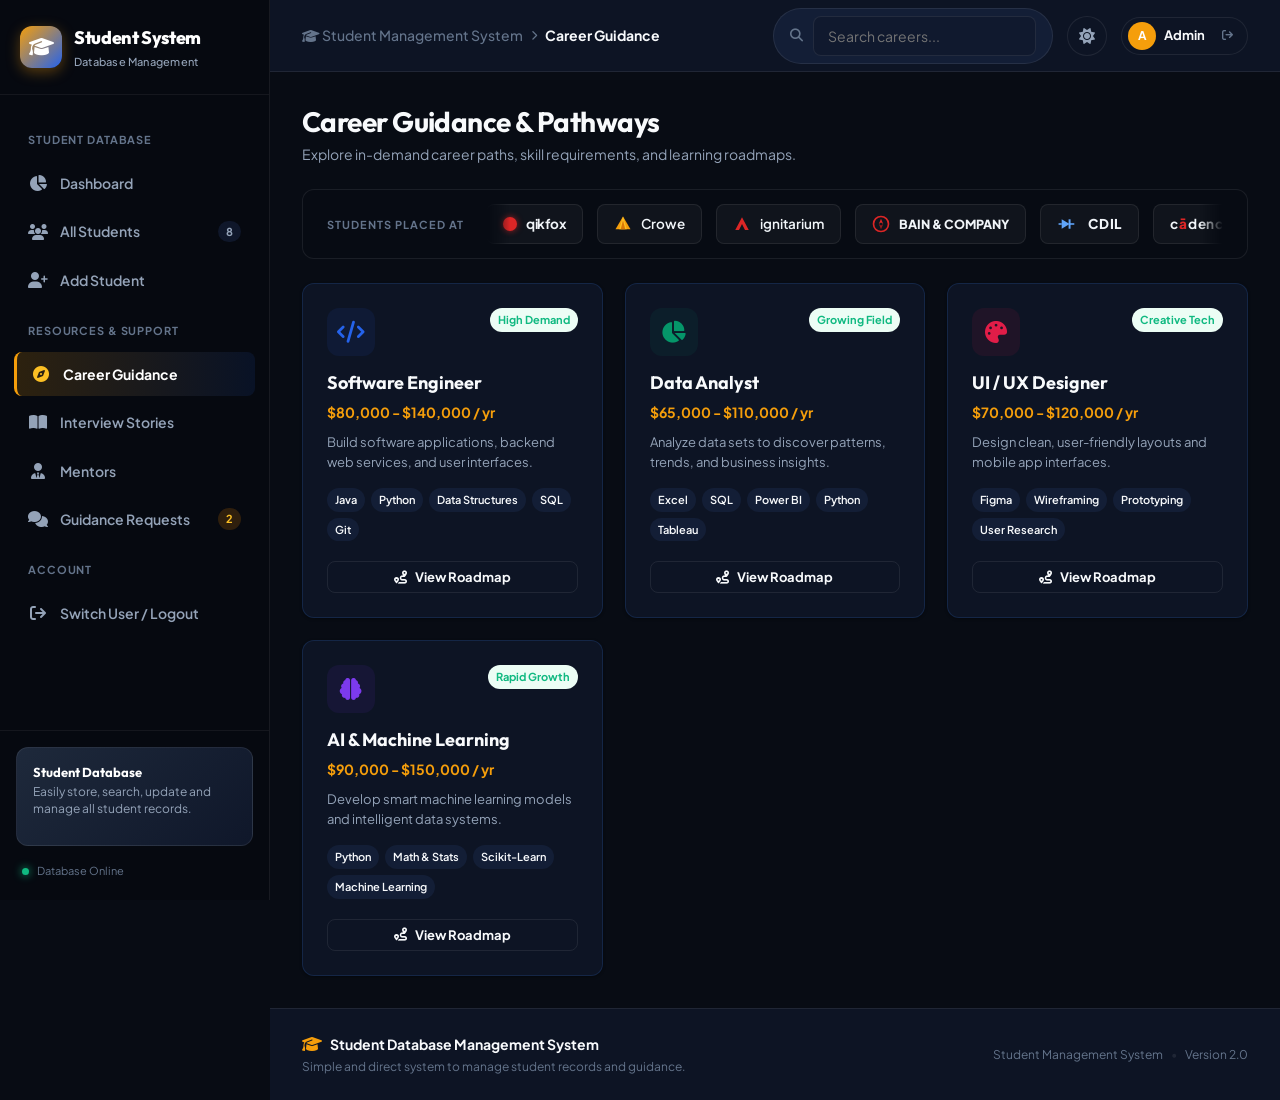
==== commit 417837cf: "update" ====
--- a/career-guidance.html
+++ b/career-guidance.html
@@ -1,5 +1,5 @@
 <!DOCTYPE html>
-<html lang="en" data-theme="light">
+<html lang="en" data-theme="dark">
 <head>
   <meta charset="UTF-8">
   <meta name="viewport" content="width=device-width, initial-scale=1.0">
@@ -132,6 +132,298 @@
         </div>
       </div>
 
+      <!-- Real Companies Placement Strip -->
+      <div class="companies-slideshow-stripe" style="border-radius: var(--radius-md); border: 1px solid rgba(255,255,255,0.08); margin-bottom: 24px;">
+        <div class="stripe-label">
+          <span>STUDENTS PLACED AT</span>
+        </div>
+        
+        <div class="stripe-marquee-container">
+          <div class="stripe-marquee-track">
+            <div class="company-badge-card" title="qikfox">
+              <span class="qikfox-pill-icon"></span>
+              <span class="company-name qikfox-text">qikfox</span>
+            </div>
+
+            <div class="company-badge-card" title="Crowe">
+              <svg width="18" height="18" viewBox="0 0 24 24" fill="none">
+                <polygon points="12,2 22,19 2,19" fill="#f59e0b"/>
+                <polygon points="12,2 17,19 7,19" fill="#fbbf24"/>
+                <polygon points="12,7 15,19 9,19" fill="#d97706"/>
+              </svg>
+              <span class="company-name">Crowe</span>
+            </div>
+
+            <div class="company-badge-card" title="Ignitarium">
+              <svg width="18" height="18" viewBox="0 0 24 24" fill="none">
+                <polygon points="12,3 3,20 8,20 12,12 16,20 21,20" fill="#dc2626"/>
+              </svg>
+              <span class="company-name">ignitarium</span>
+            </div>
+
+            <div class="company-badge-card" title="Bain & Company">
+              <svg width="18" height="18" viewBox="0 0 24 24" fill="none">
+                <circle cx="12" cy="12" r="10" stroke="#dc2626" stroke-width="2.2"/>
+                <polygon points="12,5 15,12 12,10 9,12" fill="#dc2626"/>
+                <polygon points="12,19 9,12 12,14 15,12" fill="#991b1b"/>
+              </svg>
+              <span class="company-name" style="font-weight: 800; font-size: 12.5px;">BAIN &amp; COMPANY</span>
+            </div>
+
+            <div class="company-badge-card" title="CDIL">
+              <svg width="22" height="16" viewBox="0 0 28 20" fill="none">
+                <polygon points="6,4 16,10 6,16" fill="#60a5fa"/>
+                <line x1="16" y1="4" x2="16" y2="16" stroke="#60a5fa" stroke-width="2.5"/>
+                <line x1="2" y1="10" x2="6" y2="10" stroke="#60a5fa" stroke-width="2"/>
+                <line x1="16" y1="10" x2="22" y2="10" stroke="#60a5fa" stroke-width="2"/>
+              </svg>
+              <span class="company-name" style="font-weight: 800; letter-spacing: 0.05em;">CDIL</span>
+            </div>
+
+            <div class="company-badge-card" title="Cadence Design Systems">
+              <span class="company-name cadence-brand">c<span class="cadence-accent">&#x101;</span>dence</span>
+            </div>
+
+            <div class="company-badge-card" title="Google">
+              <svg width="18" height="18" viewBox="0 0 24 24">
+                <path fill="#4285F4" d="M22.56 12.25c0-.78-.07-1.53-.2-2.25H12v4.26h5.92c-.26 1.37-1.04 2.53-2.21 3.31v2.77h3.57c2.08-1.92 3.28-4.74 3.28-8.09z"/>
+                <path fill="#34A853" d="M12 23c2.97 0 5.46-.98 7.28-2.66l-3.57-2.77c-.98.66-2.23 1.06-3.71 1.06-2.86 0-5.29-1.93-6.16-4.53H2.18v2.84C3.99 20.53 7.7 23 12 23z"/>
+                <path fill="#FBBC05" d="M5.84 14.09c-.22-.66-.35-1.36-.35-2.09s.13-1.43.35-2.09V7.06H2.18C1.43 8.55 1 10.22 1 12s.43 3.45 1.18 4.94l2.85-2.22.81-.63z"/>
+                <path fill="#EA4335" d="M12 5.38c1.62 0 3.06.56 4.21 1.64l3.15-3.15C17.45 2.09 14.97 1 12 1 7.7 1 3.99 3.47 2.18 7.06l3.66 2.84c.87-2.6 3.3-4.52 6.16-4.52z"/>
+              </svg>
+              <span class="company-name">Google</span>
+            </div>
+
+            <div class="company-badge-card" title="Microsoft">
+              <svg width="18" height="18" viewBox="0 0 24 24">
+                <rect x="2" y="2" width="9" height="9" fill="#f25022"/>
+                <rect x="13" y="2" width="9" height="9" fill="#7fba00"/>
+                <rect x="2" y="13" width="9" height="9" fill="#00a4ef"/>
+                <rect x="13" y="13" width="9" height="9" fill="#ffb900"/>
+              </svg>
+              <span class="company-name">Microsoft</span>
+            </div>
+
+            <div class="company-badge-card" title="Amazon">
+              <span class="company-name" style="font-weight: 700;">amazon</span>
+              <svg width="18" height="10" viewBox="0 0 40 16">
+                <path d="M2 4 Q20 16 38 4" stroke="#ff9900" stroke-width="3.5" fill="none" stroke-linecap="round"/>
+                <polygon points="34,1 40,4 35,8" fill="#ff9900"/>
+              </svg>
+            </div>
+
+            <div class="company-badge-card" title="Tata Consultancy Services">
+              <span class="tcs-badge-accent">TATA</span>
+              <span class="company-name" style="font-weight: 800; color: #60a5fa;">TCS</span>
+            </div>
+
+            <div class="company-badge-card" title="Infosys">
+              <span class="company-name" style="font-weight: 800; color: #60a5fa; letter-spacing: 0.03em;">Infosys</span>
+            </div>
+
+            <div class="company-badge-card" title="Wipro">
+              <svg width="18" height="18" viewBox="0 0 24 24">
+                <circle cx="8" cy="8" r="3" fill="#ea580c"/>
+                <circle cx="16" cy="8" r="3" fill="#ca8a04"/>
+                <circle cx="8" cy="16" r="3" fill="#16a34a"/>
+                <circle cx="16" cy="16" r="3" fill="#2563eb"/>
+              </svg>
+              <span class="company-name">wipro</span>
+            </div>
+
+            <div class="company-badge-card" title="Accenture">
+              <span class="company-name">accenture</span>
+              <span style="color: #a855f7; font-weight: 900; font-size: 17px; margin-left: -2px;">&gt;</span>
+            </div>
+
+            <div class="company-badge-card" title="Deloitte">
+              <span class="company-name" style="font-weight: 800;">Deloitte<span style="color: #84cc16;">.</span></span>
+            </div>
+
+            <div class="company-badge-card" title="Oracle">
+              <svg width="16" height="16" viewBox="0 0 24 24">
+                <rect x="2" y="5" width="20" height="14" rx="7" fill="#dc2626"/>
+                <rect x="7" y="8" width="10" height="8" rx="4" fill="#0c1017"/>
+              </svg>
+              <span class="company-name" style="font-weight: 800; color: #f87171; font-size: 13px;">ORACLE</span>
+            </div>
+
+            <div class="company-badge-card" title="Cisco Systems">
+              <svg width="22" height="16" viewBox="0 0 32 20">
+                <line x1="4" y1="12" x2="4" y2="18" stroke="#38bdf8" stroke-width="2.2" stroke-linecap="round"/>
+                <line x1="9" y1="8" x2="9" y2="18" stroke="#38bdf8" stroke-width="2.2" stroke-linecap="round"/>
+                <line x1="14" y1="4" x2="14" y2="18" stroke="#38bdf8" stroke-width="2.2" stroke-linecap="round"/>
+                <line x1="18" y1="4" x2="18" y2="18" stroke="#38bdf8" stroke-width="2.2" stroke-linecap="round"/>
+                <line x1="23" y1="8" x2="23" y2="18" stroke="#38bdf8" stroke-width="2.2" stroke-linecap="round"/>
+                <line x1="28" y1="12" x2="28" y2="18" stroke="#38bdf8" stroke-width="2.2" stroke-linecap="round"/>
+              </svg>
+              <span class="company-name" style="font-weight: 800; letter-spacing: 0.05em;">CISCO</span>
+            </div>
+
+            <div class="company-badge-card" title="IBM">
+              <span class="company-name" style="font-weight: 800; color: #60a5fa; letter-spacing: 0.12em; font-family: monospace;">IBM</span>
+            </div>
+
+            <div class="company-badge-card" title="Intel">
+              <span class="company-name" style="color: #38bdf8; font-weight: 800; font-style: italic;">intel</span>
+            </div>
+
+            <div class="company-badge-card" title="Goldman Sachs">
+              <span class="company-name" style="font-weight: 800; font-size: 12.5px;">Goldman Sachs</span>
+            </div>
+
+            <div class="company-badge-card" title="NVIDIA">
+              <svg width="18" height="16" viewBox="0 0 24 20" fill="none">
+                <path d="M4 15 C4 8 10 4 17 4 C14 7 11 11 11 15 Z" fill="#22c55e"/>
+                <path d="M1 17 C2 6 12 1 23 1 C17 5 13 11 13 17 Z" stroke="#22c55e" stroke-width="1.8" fill="none"/>
+              </svg>
+              <span class="company-name" style="font-weight: 800; color: #4ade80;">NVIDIA</span>
+            </div>
+
+            <!-- Set 2 duplicate -->
+            <div class="company-badge-card" title="qikfox">
+              <span class="qikfox-pill-icon"></span>
+              <span class="company-name qikfox-text">qikfox</span>
+            </div>
+
+            <div class="company-badge-card" title="Crowe">
+              <svg width="18" height="18" viewBox="0 0 24 24" fill="none">
+                <polygon points="12,2 22,19 2,19" fill="#f59e0b"/>
+                <polygon points="12,2 17,19 7,19" fill="#fbbf24"/>
+                <polygon points="12,7 15,19 9,19" fill="#d97706"/>
+              </svg>
+              <span class="company-name">Crowe</span>
+            </div>
+
+            <div class="company-badge-card" title="Ignitarium">
+              <svg width="18" height="18" viewBox="0 0 24 24" fill="none">
+                <polygon points="12,3 3,20 8,20 12,12 16,20 21,20" fill="#dc2626"/>
+              </svg>
+              <span class="company-name">ignitarium</span>
+            </div>
+
+            <div class="company-badge-card" title="Bain & Company">
+              <svg width="18" height="18" viewBox="0 0 24 24" fill="none">
+                <circle cx="12" cy="12" r="10" stroke="#dc2626" stroke-width="2.2"/>
+                <polygon points="12,5 15,12 12,10 9,12" fill="#dc2626"/>
+                <polygon points="12,19 9,12 12,14 15,12" fill="#991b1b"/>
+              </svg>
+              <span class="company-name" style="font-weight: 800; font-size: 12.5px;">BAIN &amp; COMPANY</span>
+            </div>
+
+            <div class="company-badge-card" title="CDIL">
+              <svg width="22" height="16" viewBox="0 0 28 20" fill="none">
+                <polygon points="6,4 16,10 6,16" fill="#60a5fa"/>
+                <line x1="16" y1="4" x2="16" y2="16" stroke="#60a5fa" stroke-width="2.5"/>
+                <line x1="2" y1="10" x2="6" y2="10" stroke="#60a5fa" stroke-width="2"/>
+                <line x1="16" y1="10" x2="22" y2="10" stroke="#60a5fa" stroke-width="2"/>
+              </svg>
+              <span class="company-name" style="font-weight: 800; letter-spacing: 0.05em;">CDIL</span>
+            </div>
+
+            <div class="company-badge-card" title="Cadence Design Systems">
+              <span class="company-name cadence-brand">c<span class="cadence-accent">&#x101;</span>dence</span>
+            </div>
+
+            <div class="company-badge-card" title="Google">
+              <svg width="18" height="18" viewBox="0 0 24 24">
+                <path fill="#4285F4" d="M22.56 12.25c0-.78-.07-1.53-.2-2.25H12v4.26h5.92c-.26 1.37-1.04 2.53-2.21 3.31v2.77h3.57c2.08-1.92 3.28-4.74 3.28-8.09z"/>
+                <path fill="#34A853" d="M12 23c2.97 0 5.46-.98 7.28-2.66l-3.57-2.77c-.98.66-2.23 1.06-3.71 1.06-2.86 0-5.29-1.93-6.16-4.53H2.18v2.84C3.99 20.53 7.7 23 12 23z"/>
+                <path fill="#FBBC05" d="M5.84 14.09c-.22-.66-.35-1.36-.35-2.09s.13-1.43.35-2.09V7.06H2.18C1.43 8.55 1 10.22 1 12s.43 3.45 1.18 4.94l2.85-2.22.81-.63z"/>
+                <path fill="#EA4335" d="M12 5.38c1.62 0 3.06.56 4.21 1.64l3.15-3.15C17.45 2.09 14.97 1 12 1 7.7 1 3.99 3.47 2.18 7.06l3.66 2.84c.87-2.6 3.3-4.52 6.16-4.52z"/>
+              </svg>
+              <span class="company-name">Google</span>
+            </div>
+
+            <div class="company-badge-card" title="Microsoft">
+              <svg width="18" height="18" viewBox="0 0 24 24">
+                <rect x="2" y="2" width="9" height="9" fill="#f25022"/>
+                <rect x="13" y="2" width="9" height="9" fill="#7fba00"/>
+                <rect x="2" y="13" width="9" height="9" fill="#00a4ef"/>
+                <rect x="13" y="13" width="9" height="9" fill="#ffb900"/>
+              </svg>
+              <span class="company-name">Microsoft</span>
+            </div>
+
+            <div class="company-badge-card" title="Amazon">
+              <span class="company-name" style="font-weight: 700;">amazon</span>
+              <svg width="18" height="10" viewBox="0 0 40 16">
+                <path d="M2 4 Q20 16 38 4" stroke="#ff9900" stroke-width="3.5" fill="none" stroke-linecap="round"/>
+                <polygon points="34,1 40,4 35,8" fill="#ff9900"/>
+              </svg>
+            </div>
+
+            <div class="company-badge-card" title="Tata Consultancy Services">
+              <span class="tcs-badge-accent">TATA</span>
+              <span class="company-name" style="font-weight: 800; color: #60a5fa;">TCS</span>
+            </div>
+
+            <div class="company-badge-card" title="Infosys">
+              <span class="company-name" style="font-weight: 800; color: #60a5fa; letter-spacing: 0.03em;">Infosys</span>
+            </div>
+
+            <div class="company-badge-card" title="Wipro">
+              <svg width="18" height="18" viewBox="0 0 24 24">
+                <circle cx="8" cy="8" r="3" fill="#ea580c"/>
+                <circle cx="16" cy="8" r="3" fill="#ca8a04"/>
+                <circle cx="8" cy="16" r="3" fill="#16a34a"/>
+                <circle cx="16" cy="16" r="3" fill="#2563eb"/>
+              </svg>
+              <span class="company-name">wipro</span>
+            </div>
+
+            <div class="company-badge-card" title="Accenture">
+              <span class="company-name">accenture</span>
+              <span style="color: #a855f7; font-weight: 900; font-size: 17px; margin-left: -2px;">&gt;</span>
+            </div>
+
+            <div class="company-badge-card" title="Deloitte">
+              <span class="company-name" style="font-weight: 800;">Deloitte<span style="color: #84cc16;">.</span></span>
+            </div>
+
+            <div class="company-badge-card" title="Oracle">
+              <svg width="16" height="16" viewBox="0 0 24 24">
+                <rect x="2" y="5" width="20" height="14" rx="7" fill="#dc2626"/>
+                <rect x="7" y="8" width="10" height="8" rx="4" fill="#0c1017"/>
+              </svg>
+              <span class="company-name" style="font-weight: 800; color: #f87171; font-size: 13px;">ORACLE</span>
+            </div>
+
+            <div class="company-badge-card" title="Cisco Systems">
+              <svg width="22" height="16" viewBox="0 0 32 20">
+                <line x1="4" y1="12" x2="4" y2="18" stroke="#38bdf8" stroke-width="2.2" stroke-linecap="round"/>
+                <line x1="9" y1="8" x2="9" y2="18" stroke="#38bdf8" stroke-width="2.2" stroke-linecap="round"/>
+                <line x1="14" y1="4" x2="14" y2="18" stroke="#38bdf8" stroke-width="2.2" stroke-linecap="round"/>
+                <line x1="18" y1="4" x2="18" y2="18" stroke="#38bdf8" stroke-width="2.2" stroke-linecap="round"/>
+                <line x1="23" y1="8" x2="23" y2="18" stroke="#38bdf8" stroke-width="2.2" stroke-linecap="round"/>
+                <line x1="28" y1="12" x2="28" y2="18" stroke="#38bdf8" stroke-width="2.2" stroke-linecap="round"/>
+              </svg>
+              <span class="company-name" style="font-weight: 800; letter-spacing: 0.05em;">CISCO</span>
+            </div>
+
+            <div class="company-badge-card" title="IBM">
+              <span class="company-name" style="font-weight: 800; color: #60a5fa; letter-spacing: 0.12em; font-family: monospace;">IBM</span>
+            </div>
+
+            <div class="company-badge-card" title="Intel">
+              <span class="company-name" style="color: #38bdf8; font-weight: 800; font-style: italic;">intel</span>
+            </div>
+
+            <div class="company-badge-card" title="Goldman Sachs">
+              <span class="company-name" style="font-weight: 800; font-size: 12.5px;">Goldman Sachs</span>
+            </div>
+
+            <div class="company-badge-card" title="NVIDIA">
+              <svg width="18" height="16" viewBox="0 0 24 20" fill="none">
+                <path d="M4 15 C4 8 10 4 17 4 C14 7 11 11 11 15 Z" fill="#22c55e"/>
+                <path d="M1 17 C2 6 12 1 23 1 C17 5 13 11 13 17 Z" stroke="#22c55e" stroke-width="1.8" fill="none"/>
+              </svg>
+              <span class="company-name" style="font-weight: 800; color: #4ade80;">NVIDIA</span>
+            </div>
+          </div>
+        </div>
+      </div>
+
       <div class="career-cards-grid" id="careerCardsGrid"></div>
 
     </div>
--- a/assets/css/style.css
+++ b/assets/css/style.css
@@ -7,50 +7,58 @@
    1. DESIGN TOKENS (LIGHT & DARK THEMES)
    -------------------------------------------------------------------------- */
 :root {
-  /* Brand Palette (Royal Blue & Modern Slate) */
-  --primary: #2563eb;
-  --primary-hover: #1d4ed8;
-  --primary-light: #eff6ff;
-  --primary-glow: rgba(37, 99, 235, 0.2);
-
-  --accent-amber: #d97706;
+  /* Brand Palette (Yellow & Royal Blue Theme - matching placement showcase) */
+  --primary: #f59e0b;
+  --primary-hover: #d97706;
+  --primary-dark: #b45309;
+  --primary-light: rgba(245, 158, 11, 0.15);
+  --primary-glow: rgba(245, 158, 11, 0.35);
+
+  --brand-blue: #2563eb;
+  --brand-blue-hover: #1d4ed8;
+  --brand-blue-light: rgba(37, 99, 235, 0.15);
+  --brand-blue-glow: rgba(37, 99, 235, 0.35);
+  --accent-blue: #3b82f6;
+
+  --accent-amber: #f59e0b;
   --accent-amber-light: #fef3c7;
-  --accent-emerald: #059669;
+  --accent-yellow: #fbbf24;
+  --accent-emerald: #10b981;
   --accent-emerald-light: #ecfdf5;
-  --accent-purple: #7c3aed;
+  --accent-purple: #8b5cf6;
   --accent-purple-light: #f3e8ff;
-  --accent-rose: #e11d48;
+  --accent-rose: #f43f5e;
   --accent-rose-light: #ffe4e6;
 
-  /* Surfaces & Backgrounds (Light Mode) */
-  --bg-app: #f8fafc;
-  --bg-sidebar: #0f172a;
-  --bg-sidebar-hover: #1e293b;
-  --bg-sidebar-active: #334155;
-  --bg-card: #ffffff;
-  --bg-card-subtle: #f1f5f9;
-  --bg-input: #ffffff;
-  --bg-hover: #f8fafc;
-  --bg-overlay: rgba(15, 23, 42, 0.65);
+  /* Default Surface & Backgrounds (Dark Navy Blue - Same as in image) */
+  --bg-app: #080c14;
+  --bg-sidebar: #060910;
+  --bg-sidebar-hover: #0f172a;
+  --bg-sidebar-active: #17253d;
+  --bg-card: #0d1424;
+  --bg-card-subtle: #131e36;
+  --bg-input: #10192e;
+  --bg-hover: #162442;
+  --bg-overlay: rgba(5, 9, 17, 0.82);
 
   /* Typography Colors */
-  --text-main: #0f172a;
-  --text-secondary: #475569;
+  --text-main: #f8fafc;
+  --text-secondary: #94a3b8;
   --text-muted: #64748b;
   --text-white: #ffffff;
-  --text-on-dark: #f1f5f9;
+  --text-on-dark: #f8fafc;
 
   /* Borders & Dividers */
-  --border-light: #e2e8f0;
-  --border-card: #e2e8f0;
-  --border-focus: #2563eb;
+  --border-light: rgba(255, 255, 255, 0.08);
+  --border-card: rgba(59, 130, 246, 0.16);
+  --border-focus: #f59e0b;
 
   /* Shadows */
-  --shadow-xs: 0 1px 2px 0 rgba(0, 0, 0, 0.04);
-  --shadow-sm: 0 1px 3px 0 rgba(15, 23, 42, 0.06), 0 1px 2px -1px rgba(15, 23, 42, 0.04);
-  --shadow-md: 0 4px 6px -1px rgba(15, 23, 42, 0.07), 0 2px 4px -2px rgba(15, 23, 42, 0.05);
-  --shadow-lg: 0 10px 15px -3px rgba(15, 23, 42, 0.08), 0 4px 6px -4px rgba(15, 23, 42, 0.03);
-  --shadow-xl: 0 20px 25px -5px rgba(15, 23, 42, 0.1), 0 8px 10px -6px rgba(15, 23, 42, 0.04);
+  --shadow-xs: 0 1px 2px 0 rgba(0, 0, 0, 0.3);
+  --shadow-sm: 0 1px 3px 0 rgba(0, 0, 0, 0.4), 0 1px 2px -1px rgba(0, 0, 0, 0.2);
+  --shadow-md: 0 4px 10px -1px rgba(0, 0, 0, 0.5), 0 2px 6px -2px rgba(0, 0, 0, 0.3);
+  --shadow-lg: 0 12px 20px -3px rgba(0, 0, 0, 0.6), 0 4px 8px -4px rgba(0, 0, 0, 0.4);
+  --shadow-xl: 0 24px 35px -5px rgba(0, 0, 0, 0.7), 0 8px 14px -6px rgba(0, 0, 0, 0.5);
 
   /* Fonts */
   --font-heading: 'Outfit', -apple-system, BlinkMacSystemFont, 'Segoe UI', Roboto, sans-serif;
@@ -66,36 +74,77 @@
   --transition: all 0.25s cubic-bezier(0.16, 1, 0.3, 1);
 }
 
-/* Dark Mode Tokens */
+/* Explicit Dark Mode Tokens (Same Yellow & Blue Palette) */
 [data-theme="dark"] {
-  --bg-app: #090d16;
+  --bg-app: #080c14;
   --bg-sidebar: #060910;
-  --bg-sidebar-hover: #111827;
-  --bg-sidebar-active: #1f2937;
-  --bg-card: #111827;
-  --bg-card-subtle: #1e293b;
-  --bg-input: #172033;
-  --bg-hover: #1b263b;
-  --bg-overlay: rgba(0, 0, 0, 0.82);
+  --bg-sidebar-hover: #0f172a;
+  --bg-sidebar-active: #17253d;
+  --bg-card: #0d1424;
+  --bg-card-subtle: #131e36;
+  --bg-input: #10192e;
+  --bg-hover: #162442;
+  --bg-overlay: rgba(0, 0, 0, 0.85);
 
   --text-main: #f8fafc;
   --text-secondary: #94a3b8;
   --text-muted: #64748b;
   --text-white: #ffffff;
 
-  --border-light: #1e293b;
-  --border-card: #1e293b;
-
-  --primary-light: rgba(37, 99, 235, 0.15);
-  --accent-amber-light: rgba(217, 119, 6, 0.15);
-  --accent-emerald-light: rgba(5, 150, 105, 0.15);
-  --accent-purple-light: rgba(124, 58, 237, 0.15);
-  --accent-rose-light: rgba(225, 29, 72, 0.15);
-
-  --shadow-sm: 0 1px 3px 0 rgba(0, 0, 0, 0.3);
-  --shadow-md: 0 4px 12px 0 rgba(0, 0, 0, 0.4);
-  --shadow-lg: 0 12px 24px -4px rgba(0, 0, 0, 0.5);
-  --shadow-xl: 0 24px 38px -6px rgba(0, 0, 0, 0.6);
+  --border-light: rgba(255, 255, 255, 0.08);
+  --border-card: rgba(59, 130, 246, 0.16);
+  --border-focus: #f59e0b;
+
+  --primary: #f59e0b;
+  --primary-hover: #d97706;
+  --primary-light: rgba(245, 158, 11, 0.15);
+  --primary-glow: rgba(245, 158, 11, 0.35);
+
+  --brand-blue: #2563eb;
+  --accent-blue: #3b82f6;
+  --accent-yellow: #fbbf24;
+
+  --shadow-sm: 0 1px 3px 0 rgba(0, 0, 0, 0.4);
+  --shadow-md: 0 4px 14px 0 rgba(0, 0, 0, 0.5);
+  --shadow-lg: 0 14px 28px -4px rgba(0, 0, 0, 0.6);
+  --shadow-xl: 0 24px 42px -6px rgba(0, 0, 0, 0.7);
+}
+
+/* Light Mode Tokens (Maintains Yellow & Blue Brand Colors) */
+[data-theme="light"] {
+  --bg-app: #f4f7fc;
+  --bg-sidebar: #090f20;
+  --bg-sidebar-hover: #121d3b;
+  --bg-sidebar-active: #1a2a4e;
+  --bg-card: #ffffff;
+  --bg-card-subtle: #f0f4fa;
+  --bg-input: #ffffff;
+  --bg-hover: #f1f5f9;
+  --bg-overlay: rgba(15, 23, 42, 0.65);
+
+  --text-main: #0f172a;
+  --text-secondary: #475569;
+  --text-muted: #64748b;
+  --text-white: #ffffff;
+
+  --border-light: #e2e8f0;
+  --border-card: #cbd5e1;
+  --border-focus: #f59e0b;
+
+  --primary: #f59e0b;
+  --primary-hover: #d97706;
+  --primary-light: #fef3c7;
+  --primary-glow: rgba(245, 158, 11, 0.25);
+
+  --brand-blue: #2563eb;
+  --accent-blue: #3b82f6;
+  --accent-yellow: #fbbf24;
+
+  --shadow-xs: 0 1px 2px 0 rgba(0, 0, 0, 0.04);
+  --shadow-sm: 0 1px 3px 0 rgba(15, 23, 42, 0.06), 0 1px 2px -1px rgba(15, 23, 42, 0.04);
+  --shadow-md: 0 4px 6px -1px rgba(15, 23, 42, 0.07), 0 2px 4px -2px rgba(15, 23, 42, 0.05);
+  --shadow-lg: 0 10px 15px -3px rgba(15, 23, 42, 0.08), 0 4px 6px -4px rgba(15, 23, 42, 0.03);
+  --shadow-xl: 0 20px 25px -5px rgba(15, 23, 42, 0.1), 0 8px 10px -6px rgba(15, 23, 42, 0.04);
 }
 
 /* --------------------------------------------------------------------------
@@ -201,14 +250,14 @@
 .logo-icon {
   width: 42px;
   height: 42px;
-  background: linear-gradient(135deg, #2563eb, #3b82f6);
+  background: linear-gradient(135deg, #f59e0b 0%, #2563eb 100%);
   border-radius: var(--radius-md);
   display: flex;
   align-items: center;
   justify-content: center;
   color: #ffffff;
   font-size: 20px;
-  box-shadow: 0 4px 12px rgba(37, 99, 235, 0.35);
+  box-shadow: 0 4px 14px rgba(245, 158, 11, 0.35);
 }
 
 .logo-text {
@@ -285,14 +334,14 @@
 }
 
 .nav-item.active {
-  background: linear-gradient(90deg, rgba(37, 99, 235, 0.2), rgba(37, 99, 235, 0.05));
+  background: linear-gradient(90deg, rgba(245, 158, 11, 0.16) 0%, rgba(37, 99, 235, 0.1) 100%);
   color: #ffffff;
   border-left: 3px solid var(--primary);
   font-weight: 700;
 }
 
 .nav-item.active i {
-  color: #60a5fa;
+  color: #fbbf24;
 }
 
 .nav-badge {
@@ -2488,14 +2537,18 @@
 }
 
 .btn-primary {
-  background-color: var(--primary);
+  background: linear-gradient(135deg, #f59e0b 0%, #ea580c 100%);
   color: #ffffff;
-  box-shadow: 0 2px 6px var(--primary-glow);
+  font-weight: 700;
+  border-radius: var(--radius-full);
+  box-shadow: 0 4px 14px var(--primary-glow);
 }
 
 .btn-primary:hover {
-  background-color: var(--primary-hover);
-  box-shadow: 0 4px 12px var(--primary-glow);
+  background: linear-gradient(135deg, #fbbf24 0%, #d97706 100%);
+  box-shadow: 0 6px 20px var(--primary-glow);
+  transform: translateY(-1px);
+  color: #ffffff;
 }
 
 .btn-secondary {
@@ -3323,15 +3376,16 @@
   min-height: 100vh;
   background-color: var(--bg-app);
   display: flex;
-  align-items: center;
-  justify-content: center;
-  padding: 24px 16px;
+  flex-direction: column;
+  align-items: center;
+  justify-content: space-between;
+  padding: 32px 0 0 0;
   position: relative;
   overflow-x: hidden;
 }
 
 [data-theme="dark"] .auth-body {
-  background: radial-gradient(circle at 50% 20%, #1e293b 0%, #0f172a 100%);
+  background: radial-gradient(ellipse at 50% 15%, #0f1c38 0%, #080c14 100%);
 }
 
 .auth-ambient-bg {
@@ -3361,9 +3415,9 @@
 }
 
 .auth-orb-2 {
-  width: 350px;
-  height: 350px;
-  background: var(--accent-purple);
+  width: 380px;
+  height: 380px;
+  background: var(--brand-blue);
   bottom: -50px;
   left: -50px;
 }
@@ -3671,5 +3725,354 @@
   text-decoration: underline;
 }
 
-
-
+/* ==========================================================================
+   STUDENT MANAGEMENT SYSTEM (SMS) HERO BANNER & UI
+   (Yellow & Blue Theme - Clean, Friendly & Easy to Understand)
+   ========================================================================== */
+
+.sms-hero-card {
+  position: relative;
+  width: 100%;
+  background: radial-gradient(ellipse 90% 80% at 15% 10%, rgba(37, 99, 235, 0.2), transparent 70%),
+              radial-gradient(ellipse 70% 70% at 85% 85%, rgba(245, 158, 11, 0.12), transparent 60%),
+              #0c1017;
+  border: 1px solid rgba(59, 130, 246, 0.22);
+  border-radius: var(--radius-lg);
+  padding: 38px 44px;
+  margin-bottom: 20px;
+  box-shadow: 0 16px 36px -12px rgba(0, 0, 0, 0.7);
+  display: flex;
+  align-items: center;
+  justify-content: space-between;
+  gap: 36px;
+  overflow: hidden;
+}
+
+@media (max-width: 900px) {
+  .sms-hero-card {
+    flex-direction: column;
+    align-items: flex-start;
+    padding: 28px 24px;
+    gap: 24px;
+  }
+}
+
+.sms-hero-content {
+  flex: 1;
+  max-width: 680px;
+}
+
+.sms-hero-badge {
+  display: inline-flex;
+  align-items: center;
+  gap: 8px;
+  font-size: 12px;
+  font-weight: 700;
+  text-transform: uppercase;
+  letter-spacing: 0.08em;
+  padding: 6px 14px;
+  border-radius: 9999px;
+  background: rgba(37, 99, 235, 0.15);
+  border: 1px solid rgba(59, 130, 246, 0.3);
+  color: #93c5fd;
+  margin-bottom: 16px;
+}
+
+.sms-badge-dot {
+  width: 8px;
+  height: 8px;
+  border-radius: 50%;
+  background: #f59e0b;
+  box-shadow: 0 0 8px #f59e0b;
+  animation: pulseDot 2s infinite;
+}
+
+@keyframes pulseDot {
+  0%, 100% { opacity: 1; transform: scale(1); }
+  50% { opacity: 0.5; transform: scale(0.85); }
+}
+
+.sms-hero-title {
+  font-family: var(--font-heading);
+  font-size: 38px;
+  font-weight: 800;
+  line-height: 1.2;
+  letter-spacing: -0.025em;
+  color: #ffffff;
+  margin: 0 0 14px 0;
+}
+
+@media (max-width: 600px) {
+  .sms-hero-title {
+    font-size: 28px;
+  }
+}
+
+.hero-highlight-amber {
+  color: #f59e0b;
+  background: linear-gradient(135deg, #fbbf24 0%, #f59e0b 50%, #ea580c 100%);
+  -webkit-background-clip: text;
+  -webkit-text-fill-color: transparent;
+  display: inline-block;
+  filter: drop-shadow(0 0 20px rgba(245, 158, 11, 0.35));
+}
+
+.sms-hero-subtitle {
+  font-size: 15.5px;
+  color: #94a3b8;
+  line-height: 1.6;
+  margin: 0 0 24px 0;
+}
+
+.sms-hero-actions {
+  display: flex;
+  align-items: center;
+  flex-wrap: wrap;
+  gap: 12px;
+  margin-bottom: 24px;
+}
+
+.btn-lg {
+  padding: 12px 22px;
+  font-size: 14.5px;
+  font-weight: 700;
+  border-radius: 9999px;
+}
+
+.btn-outline-blue {
+  background: rgba(37, 99, 235, 0.12);
+  border: 1.5px solid rgba(59, 130, 246, 0.4);
+  color: #93c5fd;
+  transition: all 0.25s ease;
+  display: inline-flex;
+  align-items: center;
+  gap: 8px;
+  cursor: pointer;
+  text-decoration: none;
+}
+
+.btn-outline-blue:hover {
+  background: #2563eb;
+  border-color: #2563eb;
+  color: #ffffff;
+  transform: translateY(-2px);
+  box-shadow: 0 4px 14px rgba(37, 99, 235, 0.4);
+}
+
+.btn-outline-amber {
+  background: rgba(245, 158, 11, 0.1);
+  border: 1.5px solid rgba(245, 158, 11, 0.4);
+  color: #fbbf24;
+  transition: all 0.25s ease;
+  display: inline-flex;
+  align-items: center;
+  gap: 8px;
+  cursor: pointer;
+  text-decoration: none;
+}
+
+.btn-outline-amber:hover {
+  background: #f59e0b;
+  border-color: #f59e0b;
+  color: #0b0f19;
+  transform: translateY(-2px);
+  box-shadow: 0 4px 14px rgba(245, 158, 11, 0.4);
+}
+
+.sms-hero-highlights {
+  display: flex;
+  align-items: center;
+  flex-wrap: wrap;
+  gap: 16px;
+}
+
+.highlight-pill {
+  display: inline-flex;
+  align-items: center;
+  gap: 8px;
+  font-size: 12.5px;
+  color: #cbd5e1;
+  font-weight: 500;
+}
+
+.text-amber {
+  color: #f59e0b;
+}
+
+.text-blue {
+  color: #38bdf8;
+}
+
+/* Right Graphic Stat Card */
+.sms-hero-graphic {
+  flex-shrink: 0;
+}
+
+.sms-graphic-card {
+  background: rgba(15, 23, 42, 0.7);
+  border: 1px solid rgba(59, 130, 246, 0.25);
+  border-radius: var(--radius-lg);
+  padding: 24px 28px;
+  box-shadow: 0 12px 24px -6px rgba(0, 0, 0, 0.5);
+  backdrop-filter: blur(8px);
+  display: flex;
+  align-items: center;
+  gap: 24px;
+}
+
+.graphic-stat-box {
+  display: flex;
+  flex-direction: column;
+  align-items: center;
+  text-align: center;
+}
+
+.graphic-stat-num {
+  font-family: var(--font-heading);
+  font-size: 36px;
+  font-weight: 800;
+  color: #f59e0b;
+  line-height: 1.1;
+  text-shadow: 0 0 16px rgba(245, 158, 11, 0.35);
+}
+
+.graphic-stat-label {
+  font-size: 12px;
+  font-weight: 600;
+  color: #94a3b8;
+  margin-top: 4px;
+  text-transform: uppercase;
+  letter-spacing: 0.05em;
+}
+
+.graphic-divider {
+  width: 1px;
+  height: 48px;
+  background: rgba(255, 255, 255, 0.1);
+}
+
+/* ==========================================================================
+   COMPANIES LOGOS SLIDESHOW MARQUEE STRIPE
+   ("below a same stripe with companies logos moving in slideshow")
+   ========================================================================== */
+
+.companies-slideshow-stripe {
+  background: #070b13;
+  border-top: 1px solid rgba(255, 255, 255, 0.08);
+  padding: 14px 24px;
+  display: flex;
+  align-items: center;
+  gap: 22px;
+  overflow: hidden;
+  position: relative;
+}
+
+.stripe-label {
+  flex-shrink: 0;
+  font-size: 11px;
+  font-weight: 700;
+  letter-spacing: 0.09em;
+  text-transform: uppercase;
+  color: #64748b;
+  white-space: nowrap;
+  display: flex;
+  align-items: center;
+  gap: 6px;
+}
+
+.stripe-marquee-container {
+  flex: 1;
+  overflow: hidden;
+  position: relative;
+  mask-image: linear-gradient(to right, transparent 0%, black 24px, black calc(100% - 24px), transparent 100%);
+  -webkit-mask-image: linear-gradient(to right, transparent 0%, black 24px, black calc(100% - 24px), transparent 100%);
+}
+
+.stripe-marquee-track {
+  display: flex;
+  align-items: center;
+  gap: 14px;
+  width: max-content;
+  animation: marqueeTicker 36s linear infinite;
+  will-change: transform;
+}
+
+.stripe-marquee-container:hover .stripe-marquee-track {
+  animation-play-state: paused;
+}
+
+@keyframes marqueeTicker {
+  0% {
+    transform: translateX(0);
+  }
+  100% {
+    transform: translateX(-50%);
+  }
+}
+
+/* Company Badge Card */
+.company-badge-card {
+  display: inline-flex;
+  align-items: center;
+  gap: 9px;
+  padding: 8px 16px;
+  background: rgba(255, 255, 255, 0.04);
+  border: 1px solid rgba(255, 255, 255, 0.08);
+  border-radius: 8px;
+  height: 40px;
+  box-sizing: border-box;
+  color: #f1f5f9;
+  font-size: 13.5px;
+  font-weight: 600;
+  white-space: nowrap;
+  user-select: none;
+  cursor: default;
+  transition: all 0.25s ease;
+  flex-shrink: 0;
+}
+
+.company-badge-card:hover {
+  background: rgba(255, 255, 255, 0.08);
+  border-color: rgba(245, 158, 11, 0.5);
+  box-shadow: 0 4px 14px rgba(0, 0, 0, 0.5);
+  transform: translateY(-2px);
+  color: #ffffff;
+}
+
+/* Custom Company Logos */
+.qikfox-pill-icon {
+  width: 14px;
+  height: 14px;
+  border-radius: 50%;
+  background: #dc2626;
+  display: inline-block;
+  box-shadow: 0 0 6px rgba(220, 38, 38, 0.7);
+}
+
+.qikfox-text {
+  font-weight: 700;
+  letter-spacing: -0.02em;
+}
+
+.tcs-badge-accent {
+  font-size: 9.5px;
+  letter-spacing: 0.1em;
+  color: #94a3b8;
+  font-weight: 800;
+  padding: 1px 4px;
+  border: 1px solid rgba(255, 255, 255, 0.15);
+  border-radius: 4px;
+}
+
+.cadence-brand {
+  letter-spacing: 0.06em;
+  font-weight: 700;
+}
+
+.cadence-accent {
+  color: #dc2626;
+  font-weight: 800;
+}
+
+
+
